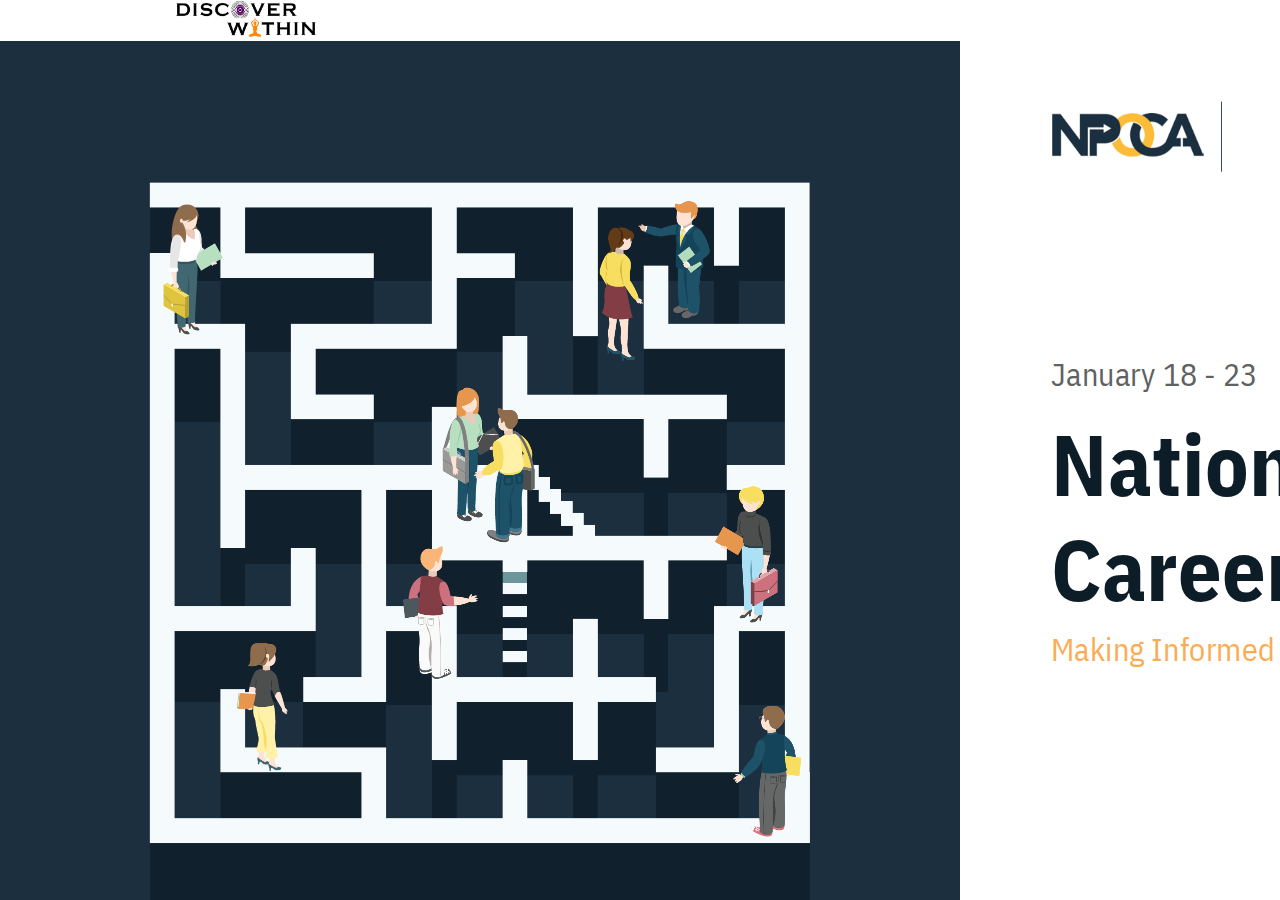
==== awareness.html @ 2399535e "Career Awareness Week" ====
<!DOCTYPE html>
<html lang="en">

<head>
  <meta charset="utf-8">
  <meta content="width=device-width, initial-scale=1.0" name="viewport">

  <title>Discover Within</title>
  <meta content="" name="description">
  <meta content="" name="keywords">

  <!-- Favicons -->
  <link href="assets/img/headlogo-removebg-preview.png" rel="icon">
  <link href="assets/img/headlogo-removebg-preview.png" rel="apple-touch-icon">

  <!-- Google Fonts -->
  <link
    href="https://fonts.googleapis.com/css?family=Open+Sans:300,300i,400,400i,600,600i,700,700i|Raleway:300,300i,400,400i,500,500i,600,600i,700,700i|Poppins:300,300i,400,400i,500,500i,600,600i,700,700i"
    rel="stylesheet">

  <!-- Vendor CSS Files -->
  <link href="assets/vendor/bootstrap/css/bootstrap.min.css" rel="stylesheet">
  <link href="assets/vendor/icofont/icofont.min.css" rel="stylesheet">
  <link href="assets/vendor/boxicons/css/boxicons.min.css" rel="stylesheet">
  <link href="assets/vendor/remixicon/remixicon.css" rel="stylesheet">
  <link href="assets/vendor/venobox/venobox.css" rel="stylesheet">
  <link href="assets/vendor/owl.carousel/assets/owl.carousel.min.css" rel="stylesheet">

  <!-- Template Main CSS File -->
  <link href="assets/css/style.css" rel="stylesheet">
</head>

<body>

  <!-- ======= Header ======= -->
  <header id="webinarheader" class="fixed-top ">
    <div class="container-fluid">

      <div class="row justify-content-center">
        <div class="col-xl-9 d-flex align-items-center justify-content-between">
          <!-- <h1 class="logo"><a href="index.html">Discover Within</a></h1> -->
          <!-- Uncomment below if you prefer to use an image logo -->
          <a href="index.html" class="logo"><img src="assets/img/Discover_within_Final-removebg.png" alt=""
              class="img-fluid"></a>

          <nav class="nav-menu d-none d-lg-block">
            <ul>
              <!-- <li class="active"><a href="#hero">Home</a></li>
              <li><a href="#about">About</a></li>
              <li><a href="#services">Services</a></li> -->

              <!-- <li><a href="#portfolio">Portfolio</a></li>
              <li><a href="#pricing">Pricing</a></li>
              <li class="drop-down"><a href="">Drop Down</a>
                <ul>
                  <li><a href="#">Drop Down 1</a></li>
                  <li class="drop-down"><a href="#">Deep Drop Down</a>
                    <ul>
                      <li><a href="#">Deep Drop Down 1</a></li>
                      <li><a href="#">Deep Drop Down 2</a></li>
                      <li><a href="#">Deep Drop Down 3</a></li>
                      <li><a href="#">Deep Drop Down 4</a></li>
                      <li><a href="#">Deep Drop Down 5</a></li>
                    </ul>
                  </li>
                  <li><a href="#">Drop Down 2</a></li>
                  <li><a href="#">Drop Down 3</a></li>
                  <li><a href="#">Drop Down 4</a></li>
                </ul>
              </li> -->
              <!-- <li><a href="inner-page.html">Discovery Lab</a></li>
              <li><a href="#team">Team</a></li>

              <li><a href="#contact">Contact Us</a></li> -->

            </ul>
          </nav><!-- .nav-menu -->

          <!-- <a href="#about" class="get-started-btn scrollto">Get Started</a> -->
        </div>
      </div>

    </div>
  </header><!-- End Header -->

  <!-- ======= Hero Section ======= -->
  
  <!-- End Hero -->

  <!-- <main id="main"> -->

    <!-- ======= About Us Section ======= -->
    <!-- <section id="about" class="about">
      <div class="container">

        <div class="section-title">
          <h2>About Us</h2>
          <p>Discover Within is a self-development coaching organization that focuses on intrapersonal and character
            development. Discover Within let you discover what is unconscious and unknown within you. It is a journey to
            realize your true authentic self and become conscious about your potential. We help you discover your
            strengths, values, character, interests, purpose, passion, personality, mindset, beliefs and calling.</p>
          </br>
          <p>In brief, the journey inwards rewards us with a meaningful, fulfilled, and blissful life</p>
          </br>
          </br> -->
          <!-- <video width="1000" controls>
            <source src="/assets/img/Final Introduction .mp4" type="video/mp4">
          </video> -->
          <!-- <iframe style="width: 1000px;height: 350px;" src="https://youtu.be/embed/oboZt1zkx-E" frameborder="0"
            allowfullscreen></iframe> -->
        <!-- </div> -->

        <!-- <div class="row content">
          <div class="col-lg-6">
            <p>
              Lorem ipsum dolor sit amet, consectetur adipiscing elit, sed do eiusmod tempor incididunt ut labore et dolore
              magna aliqua.
            </p>
            <ul>
              <li><i class="ri-check-double-line"></i> Ullamco laboris nisi ut aliquip ex ea commodo consequat</li>
              <li><i class="ri-check-double-line"></i> Duis aute irure dolor in reprehenderit in voluptate velit</li>
              <li><i class="ri-check-double-line"></i> Ullamco laboris nisi ut aliquip ex ea commodo consequat</li>
            </ul>
          </div>
          <div class="col-lg-6 pt-4 pt-lg-0">
            <p>
              Ullamco laboris nisi ut aliquip ex ea commodo consequat. Duis aute irure dolor in reprehenderit in voluptate
              velit esse cillum dolore eu fugiat nulla pariatur. Excepteur sint occaecat cupidatat non proident, sunt in
              culpa qui officia deserunt mollit anim id est laborum.
            </p>
            <a href="#" class="btn-learn-more">Learn More</a>
          </div>
        </div> -->

      <!-- </div>
    </section> -->
    <!-- End About Us Section -->

    <!-- ======= Services Section ======= -->
    <!-- <section id="services" class="services">
      <div class="container">

        <div class="section-title">
          <h2>Services</h2>
        </div>

        <div class="row">
          <div class="col-lg-4 col-md-6 d-flex align-items-stretch">
            <div class="icon-box">
              <div class="icon"><i class="bx bxl-dribbble"></i></div>
              <h4>Mentoring/counseling session</h4>
              <p>Coming Soon</p>
            </div>
          </div>

          <div class="col-lg-4 col-md-6 d-flex align-items-stretch mt-4 mt-md-0">
            <div class="icon-box">
              <div class="icon"><i class="bx bx-file"></i></div>
              <h4><a href="http://khajanchi.edumilestones.com/ ">Career Guidance</a></h4>
              <p>We provide career planning & roadmap of your journey. We help you strategize and vision your career
                through self-discovery.</p>
            </div>
          </div>

        </div>

      </div>
    </section> -->
    <!-- End Services Section -->

    <!-- ======= Cta Section ======= -->
    <section id="workshop" class="workshop">
      <div class="container">
        <div w3-include-html="brochure_1.html"></div>
        <head>
          <meta charset="utf-8"/>
          <meta name="generator" content="pdf2htmlEX"/>
          <meta http-equiv="X-UA-Compatible" content="IE=edge,chrome=1"/>
          <style type="text/css">
          /*! 
           * Base CSS for pdf2htmlEX
           * Copyright 2012,2013 Lu Wang <coolwanglu@gmail.com> 
           * https://github.com/pdf2htmlEX/pdf2htmlEX/blob/master/share/LICENSE
           */#sidebar{position:absolute;top:0;left:0;bottom:0;width:250px;padding:0;margin:0;overflow:auto}#page-container{position:absolute;top:0;left:0;margin:0;padding:0;border:0}@media screen{#sidebar.opened+#page-container{left:250px}#page-container{bottom:0;right:0;overflow:auto}.loading-indicator{display:none}.loading-indicator.active{display:block;position:absolute;width:64px;height:64px;top:50%;left:50%;margin-top:-32px;margin-left:-32px}.loading-indicator img{position:absolute;top:0;left:0;bottom:0;right:0}}@media print{@page{margin:0}html{margin:0}body{margin:0;-webkit-print-color-adjust:exact}#sidebar{display:none}#page-container{width:auto;height:auto;overflow:visible;background-color:transparent}.d{display:none}}.pf{position:relative;background-color:white;overflow:hidden;margin:0;border:0}.pc{position:absolute;border:0;padding:0;margin:0;top:0;left:0;width:100%;height:100%;overflow:hidden;display:block;transform-origin:0 0;-ms-transform-origin:0 0;-webkit-transform-origin:0 0}.pc.opened{display:block}.bf{position:absolute;border:0;margin:0;top:0;bottom:0;width:100%;height:100%;-ms-user-select:none;-moz-user-select:none;-webkit-user-select:none;user-select:none}.bi{position:absolute;border:0;margin:0;-ms-user-select:none;-moz-user-select:none;-webkit-user-select:none;user-select:none}@media print{.pf{margin:0;box-shadow:none;page-break-after:always;page-break-inside:avoid}@-moz-document url-prefix(){.pf{overflow:visible;border:1px solid #fff}.pc{overflow:visible}}}.c{position:absolute;border:0;padding:0;margin:0;overflow:hidden;display:block}.t{position:absolute;white-space:pre;font-size:1px;transform-origin:0 100%;-ms-transform-origin:0 100%;-webkit-transform-origin:0 100%;unicode-bidi:bidi-override;-moz-font-feature-settings:"liga" 0}.t:after{content:''}.t:before{content:'';display:inline-block}.t span{position:relative;unicode-bidi:bidi-override}._{display:inline-block;color:transparent;z-index:-1}::selection{background:rgba(127,255,255,0.4)}::-moz-selection{background:rgba(127,255,255,0.4)}.pi{display:none}.d{position:absolute;transform-origin:0 100%;-ms-transform-origin:0 100%;-webkit-transform-origin:0 100%}.it{border:0;background-color:rgba(255,255,255,0.0)}.ir:hover{cursor:pointer}</style>
          <style type="text/css">
          /*! 
           * Fancy styles for pdf2htmlEX
           * Copyright 2012,2013 Lu Wang <coolwanglu@gmail.com> 
           * https://github.com/pdf2htmlEX/pdf2htmlEX/blob/master/share/LICENSE
           */@keyframes fadein{from{opacity:0}to{opacity:1}}@-webkit-keyframes fadein{from{opacity:0}to{opacity:1}}@keyframes swing{0{transform:rotate(0)}10%{transform:rotate(0)}90%{transform:rotate(720deg)}100%{transform:rotate(720deg)}}@-webkit-keyframes swing{0{-webkit-transform:rotate(0)}10%{-webkit-transform:rotate(0)}90%{-webkit-transform:rotate(720deg)}100%{-webkit-transform:rotate(720deg)}}@media screen{#sidebar{background-color:#2f3236;background-image:url("[data-uri]")}#outline{font-family:Georgia,Times,"Times New Roman",serif;font-size:13px;margin:2em 1em}#outline ul{padding:0}#outline li{list-style-type:none;margin:1em 0}#outline li>ul{margin-left:1em}#outline a,#outline a:visited,#outline a:hover,#outline a:active{line-height:1.2;color:#e8e8e8;text-overflow:ellipsis;white-space:nowrap;text-decoration:none;display:block;overflow:hidden;outline:0}#outline a:hover{color:#0cf}#page-container{background-color:#9e9e9e;background-image:url("[data-uri]");-webkit-transition:left 500ms;transition:left 500ms}.pf{margin:13px auto;box-shadow:1px 1px 3px 1px #333;border-collapse:separate}.pc.opened{-webkit-animation:fadein 100ms;animation:fadein 100ms}.loading-indicator.active{-webkit-animation:swing 1.5s ease-in-out .01s infinite alternate none;animation:swing 1.5s ease-in-out .01s infinite alternate none}.checked{background:no-repeat url([data-uri])}}</style>
          <style type="text/css">
          .ff0{font-family:sans-serif;visibility:hidden;}
          @font-face{font-family:ff1;src:url('[data-uri]')format("woff");}.ff1{font-family:ff1;line-height:0.972000;font-style:normal;font-weight:normal;visibility:visible;}
          @font-face{font-family:ff2;src:url('[data-uri]')format("woff");}.ff2{font-family:ff2;line-height:0.961000;font-style:normal;font-weight:normal;visibility:visible;}
          @font-face{font-family:ff3;src:url('[data-uri]')format("woff");}.ff3{font-family:ff3;line-height:0.666000;font-style:normal;font-weight:normal;visibility:visible;}
          @font-face{font-family:ff4;src:url('[data-uri]')format("woff");}.ff4{font-family:ff4;line-height:0.972000;font-style:normal;font-weight:normal;visibility:visible;}
          .m1{transform:matrix(0.000000,-0.250000,0.250000,0.000000,0,0);-ms-transform:matrix(0.000000,-0.250000,0.250000,0.000000,0,0);-webkit-transform:matrix(0.000000,-0.250000,0.250000,0.000000,0,0);}
          .m0{transform:matrix(0.250000,0.000000,0.000000,0.250000,0,0);-ms-transform:matrix(0.250000,0.000000,0.000000,0.250000,0,0);-webkit-transform:matrix(0.250000,0.000000,0.000000,0.250000,0,0);}
          .v0{vertical-align:0.000000px;}
          .ls0{letter-spacing:0.000000px;}
          .sc_{text-shadow:none;}
          .sc0{text-shadow:-0.015em 0 transparent,0 0.015em transparent,0.015em 0 transparent,0 -0.015em  transparent;}
          @media screen and (-webkit-min-device-pixel-ratio:0){
          .sc_{-webkit-text-stroke:0px transparent;}
          .sc0{-webkit-text-stroke:0.015em transparent;text-shadow:none;}
          }
          .ws0{word-spacing:0.000000px;}
          ._6{margin-left:-1.739299px;}
          ._0{width:1.013163px;}
          ._1{width:2.084424px;}
          ._4{width:3.510621px;}
          ._5{width:4.748180px;}
          ._a{width:6.602425px;}
          ._b{width:7.911590px;}
          ._9{width:17.362967px;}
          ._7{width:23.630176px;}
          ._3{width:29.131677px;}
          ._2{width:48.249330px;}
          ._8{width:51.930787px;}
          .fcd{color:rgb(84,85,84);}
          .fca{color:rgb(86,86,86);}
          .fc6{color:rgb(194,78,78);}
          .fcb{color:rgb(74,73,74);}
          .fc8{color:rgb(0,0,0);}
          .fc7{color:transparent;}
          .fc4{color:rgb(255,255,255);}
          .fcc{color:rgb(27,47,63);}
          .fc0{color:rgb(96,97,97);}
          .fc9{color:rgb(21,67,96);}
          .fc1{color:rgb(13,29,40);}
          .fc2{color:rgb(250,172,85);}
          .fc3{color:rgb(28,47,63);}
          .fc5{color:rgb(35,31,32);}
          .fs12{font-size:55.979998px;}
          .fse{font-size:57.570001px;}
          .fsa{font-size:66.989997px;}
          .fsf{font-size:70.350000px;}
          .fs7{font-size:77.879994px;}
          .fs13{font-size:79.979997px;}
          .fsb{font-size:82.169994px;}
          .fs10{font-size:87.989996px;}
          .fs4{font-size:93.329999px;}
          .fs5{font-size:95.999996px;}
          .fs9{font-size:99.359993px;}
          .fs15{font-size:103.979996px;}
          .fs8{font-size:111.990001px;}
          .fs14{font-size:123.990001px;}
          .fs0{font-size:127.979995px;}
          .fs2{font-size:129.029989px;}
          .fsd{font-size:151.979994px;}
          .fs11{font-size:187.979992px;}
          .fs3{font-size:191.999992px;}
          .fs6{font-size:239.999990px;}
          .fsc{font-size:283.980000px;}
          .fs1{font-size:343.979998px;}
          .y0{bottom:-0.500000px;}
          .y25{bottom:0.000000px;}
          .y1{bottom:0.000011px;}
          .y23{bottom:0.107345px;}
          .y22{bottom:52.800009px;}
          .y39{bottom:91.354676px;}
          .y38{bottom:93.464060px;}
          .y77{bottom:94.430167px;}
          .y50{bottom:108.325771px;}
          .y4f{bottom:109.325611px;}
          .y36{bottom:117.929995px;}
          .y34{bottom:120.039379px;}
          .y1f{bottom:120.472483px;}
          .y76{bottom:130.430166px;}
          .y13{bottom:136.480314px;}
          .y35{bottom:147.179994px;}
          .y33{bottom:149.289378px;}
          .y44{bottom:155.118282px;}
          .y5e{bottom:161.089228px;}
          .y62{bottom:179.797972px;}
          .y43{bottom:183.618280px;}
          .y47{bottom:183.619672px;}
          .y66{bottom:189.109227px;}
          .y68{bottom:212.109842px;}
          .y42{bottom:212.118279px;}
          .y46{bottom:212.119671px;}
          .y65{bottom:212.359226px;}
          .y78{bottom:223.384226px;}
          .y1c{bottom:233.688038px;}
          .ye{bottom:243.298118px;}
          .y6c{bottom:247.856713px;}
          .y1b{bottom:262.188037px;}
          .yd{bottom:271.798117px;}
          .y21{bottom:309.514211px;}
          .y58{bottom:313.577795px;}
          .y79{bottom:316.005478px;}
          .y57{bottom:333.077794px;}
          .y20{bottom:338.014210px;}
          .y37{bottom:346.688434px;}
          .y15{bottom:349.785921px;}
          .y32{bottom:373.264208px;}
          .y60{bottom:377.797963px;}
          .y14{bottom:378.285920px;}
          .y31{bottom:402.514207px;}
          .y6e{bottom:406.224834px;}
          .y67{bottom:410.109834px;}
          .y7a{bottom:411.102642px;}
          .y4e{bottom:419.274823px;}
          .y52{bottom:419.275303px;}
          .y5{bottom:423.682775px;}
          .y28{bottom:428.710529px;}
          .y75{bottom:428.753900px;}
          .y6a{bottom:445.856704px;}
          .yc{bottom:451.306157px;}
          .y8{bottom:460.115261px;}
          .y1e{bottom:461.098109px;}
          .y5d{bottom:461.387333px;}
          .y6d{bottom:461.724832px;}
          .yb{bottom:479.806156px;}
          .y3e{bottom:480.271396px;}
          .y4{bottom:482.932773px;}
          .y1d{bottom:489.598108px;}
          .y41{bottom:493.567467px;}
          .y74{bottom:496.253897px;}
          .y27{bottom:502.210526px;}
          .y40{bottom:522.067466px;}
          .y45{bottom:522.121394px;}
          .y7{bottom:529.865258px;}
          .y73{bottom:563.753894px;}
          .y5f{bottom:569.797955px;}
          .y3d{bottom:571.771392px;}
          .y26{bottom:575.710523px;}
          .y3{bottom:588.682768px;}
          .y63{bottom:602.109826px;}
          .y17{bottom:609.864359px;}
          .y56{bottom:623.527006px;}
          .y30{bottom:626.956848px;}
          .y3c{bottom:629.560294px;}
          .y72{bottom:631.253891px;}
          .y6b{bottom:637.856696px;}
          .y16{bottom:638.364357px;}
          .y55{bottom:643.027005px;}
          .y3f{bottom:658.880598px;}
          .y2f{bottom:668.956847px;}
          .ya{bottom:672.415753px;}
          .y1a{bottom:684.918955px;}
          .y71{bottom:698.753888px;}
          .y2{bottom:698.932764px;}
          .y9{bottom:700.165752px;}
          .y12{bottom:705.820048px;}
          .y2e{bottom:710.206845px;}
          .y19{bottom:713.418954px;}
          .y4d{bottom:730.221063px;}
          .y51{bottom:730.224344px;}
          .y11{bottom:734.320047px;}
          .y18{bottom:741.918953px;}
          .y2d{bottom:749.956843px;}
          .y10{bottom:756.070046px;}
          .y61{bottom:762.797792px;}
          .y70{bottom:766.253885px;}
          .y4a{bottom:776.012780px;}
          .y5b{bottom:777.482780px;}
          .yf{bottom:784.570045px;}
          .y2c{bottom:789.706841px;}
          .y64{bottom:795.109197px;}
          .y49{bottom:804.512779px;}
          .y4c{bottom:804.513715px;}
          .y5a{bottom:805.982779px;}
          .y3b{bottom:814.236528px;}
          .y69{bottom:830.856538px;}
          .y2b{bottom:831.706840px;}
          .y48{bottom:833.012778px;}
          .y4b{bottom:833.013714px;}
          .y59{bottom:834.482778px;}
          .y2a{bottom:902.956837px;}
          .y3a{bottom:927.055274px;}
          .y54{bottom:934.473242px;}
          .y29{bottom:942.706835px;}
          .y6{bottom:949.443416px;}
          .y53{bottom:953.973241px;}
          .y6f{bottom:1014.431688px;}
          .y24{bottom:1014.432380px;}
          .y5c{bottom:1014.432613px;}
          .h19{height:42.544798px;}
          .h14{height:43.753200px;}
          .h10{height:50.912398px;}
          .hc{height:51.868076px;}
          .h15{height:52.692150px;}
          .h1a{height:60.784797px;}
          .h11{height:61.545325px;}
          .h16{height:66.872397px;}
          .h7{height:70.930799px;}
          .h9{height:71.903997px;}
          .h8{height:72.959997px;}
          .hf{height:74.420635px;}
          .h1d{height:79.024797px;}
          .h1b{height:83.880511px;}
          .he{height:85.112401px;}
          .h5{height:85.933972px;}
          .h1c{height:94.232401px;}
          .h3{height:97.264796px;}
          .h13{height:115.504795px;}
          .h17{height:140.797014px;}
          .h6{height:145.919994px;}
          .hb{height:182.399992px;}
          .h12{height:212.701020px;}
          .h4{height:257.641018px;}
          .ha{height:364.079985px;}
          .h18{height:1079.999497px;}
          .hd{height:1079.999732px;}
          .h2{height:1079.999935px;}
          .h0{height:1079.999946px;}
          .h1{height:1080.500000px;}
          .w3{width:78.239997px;}
          .w2{width:1919.999920px;}
          .w0{width:1920.000000px;}
          .w1{width:1920.500000px;}
          .x0{left:0.000000px;}
          .x1a{left:46.079998px;}
          .x1b{left:61.718948px;}
          .x46{left:107.999996px;}
          .x37{left:167.902289px;}
          .x45{left:169.888894px;}
          .x44{left:211.092017px;}
          .x2f{left:224.864098px;}
          .x3{left:384.552875px;}
          .x30{left:391.120090px;}
          .x1e{left:458.595208px;}
          .x4{left:463.783341px;}
          .xa{left:470.310820px;}
          .x1d{left:493.927238px;}
          .x7{left:558.702697px;}
          .x8{left:592.804258px;}
          .xb{left:595.220971px;}
          .x1f{left:600.673331px;}
          .xc{left:610.398791px;}
          .x9{left:619.255939px;}
          .x40{left:633.922894px;}
          .x31{left:651.999933px;}
          .x34{left:653.747085px;}
          .x3d{left:709.581954px;}
          .x3e{left:719.562330px;}
          .x3a{left:801.951999px;}
          .x3f{left:810.781076px;}
          .x3b{left:813.921830px;}
          .x38{left:840.002893px;}
          .x41{left:850.698181px;}
          .x43{left:864.305652px;}
          .x42{left:866.490084px;}
          .xd{left:883.857731px;}
          .xe{left:922.318667px;}
          .x39{left:924.001953px;}
          .x32{left:933.999969px;}
          .x1{left:1051.462924px;}
          .x21{left:1070.184915px;}
          .xf{left:1075.311051px;}
          .x2e{left:1109.366090px;}
          .x22{left:1125.321632px;}
          .x29{left:1142.781288px;}
          .x20{left:1175.704055px;}
          .x23{left:1240.753316px;}
          .x2{left:1248.101444px;}
          .x36{left:1253.589908px;}
          .x2a{left:1274.280307px;}
          .x11{left:1281.674233px;}
          .x24{left:1288.085346px;}
          .x12{left:1304.455482px;}
          .x35{left:1306.747098px;}
          .x10{left:1334.877355px;}
          .x17{left:1365.390759px;}
          .x25{left:1383.322214px;}
          .x2b{left:1395.557630px;}
          .x3c{left:1396.755878px;}
          .x13{left:1457.206574px;}
          .x15{left:1472.333033px;}
          .x14{left:1495.585479px;}
          .x48{left:1498.729039px;}
          .x16{left:1500.399438px;}
          .x26{left:1511.900207px;}
          .x47{left:1546.365755px;}
          .x2c{left:1567.252903px;}
          .x33{left:1586.999934px;}
          .x49{left:1595.523342px;}
          .x5{left:1597.729148px;}
          .x4a{left:1620.691348px;}
          .x6{left:1639.201802px;}
          .x28{left:1675.298714px;}
          .x18{left:1682.263635px;}
          .x2d{left:1696.247977px;}
          .x27{left:1699.579963px;}
          .x19{left:1742.040977px;}
          .x1c{left:1754.945207px;}
          @media print{
          .v0{vertical-align:0.000000pt;}
          .ls0{letter-spacing:0.000000pt;}
          .ws0{word-spacing:0.000000pt;}
          ._6{margin-left:-2.319065pt;}
          ._0{width:1.350884pt;}
          ._1{width:2.779232pt;}
          ._4{width:4.680829pt;}
          ._5{width:6.330907pt;}
          ._a{width:8.803233pt;}
          ._b{width:10.548787pt;}
          ._9{width:23.150622pt;}
          ._7{width:31.506901pt;}
          ._3{width:38.842236pt;}
          ._2{width:64.332439pt;}
          ._8{width:69.241049pt;}
          .fs12{font-size:74.639997pt;}
          .fse{font-size:76.760001pt;}
          .fsa{font-size:89.319996pt;}
          .fsf{font-size:93.800000pt;}
          .fs7{font-size:103.839992pt;}
          .fs13{font-size:106.639996pt;}
          .fsb{font-size:109.559991pt;}
          .fs10{font-size:117.319995pt;}
          .fs4{font-size:124.439999pt;}
          .fs5{font-size:127.999995pt;}
          .fs9{font-size:132.479990pt;}
          .fs15{font-size:138.639994pt;}
          .fs8{font-size:149.320002pt;}
          .fs14{font-size:165.320001pt;}
          .fs0{font-size:170.639993pt;}
          .fs2{font-size:172.039985pt;}
          .fsd{font-size:202.639992pt;}
          .fs11{font-size:250.639990pt;}
          .fs3{font-size:255.999989pt;}
          .fs6{font-size:319.999987pt;}
          .fsc{font-size:378.640000pt;}
          .fs1{font-size:458.639997pt;}
          .y0{bottom:-0.666667pt;}
          .y25{bottom:0.000000pt;}
          .y1{bottom:0.000015pt;}
          .y23{bottom:0.143126pt;}
          .y22{bottom:70.400012pt;}
          .y39{bottom:121.806235pt;}
          .y38{bottom:124.618747pt;}
          .y77{bottom:125.906889pt;}
          .y50{bottom:144.434362pt;}
          .y4f{bottom:145.767482pt;}
          .y36{bottom:157.239993pt;}
          .y34{bottom:160.052505pt;}
          .y1f{bottom:160.629977pt;}
          .y76{bottom:173.906887pt;}
          .y13{bottom:181.973752pt;}
          .y35{bottom:196.239992pt;}
          .y33{bottom:199.052504pt;}
          .y44{bottom:206.824375pt;}
          .y5e{bottom:214.785638pt;}
          .y62{bottom:239.730629pt;}
          .y43{bottom:244.824374pt;}
          .y47{bottom:244.826230pt;}
          .y66{bottom:252.145636pt;}
          .y68{bottom:282.813123pt;}
          .y42{bottom:282.824372pt;}
          .y46{bottom:282.826228pt;}
          .y65{bottom:283.145635pt;}
          .y78{bottom:297.845634pt;}
          .y1c{bottom:311.584051pt;}
          .ye{bottom:324.397490pt;}
          .y6c{bottom:330.475617pt;}
          .y1b{bottom:349.584049pt;}
          .yd{bottom:362.397489pt;}
          .y21{bottom:412.685615pt;}
          .y58{bottom:418.103727pt;}
          .y79{bottom:421.340637pt;}
          .y57{bottom:444.103725pt;}
          .y20{bottom:450.685613pt;}
          .y37{bottom:462.251245pt;}
          .y15{bottom:466.381229pt;}
          .y32{bottom:497.685611pt;}
          .y60{bottom:503.730618pt;}
          .y14{bottom:504.381227pt;}
          .y31{bottom:536.685610pt;}
          .y6e{bottom:541.633112pt;}
          .y67{bottom:546.813112pt;}
          .y7a{bottom:548.136856pt;}
          .y4e{bottom:559.033097pt;}
          .y52{bottom:559.033737pt;}
          .y5{bottom:564.910367pt;}
          .y28{bottom:571.614039pt;}
          .y75{bottom:571.671866pt;}
          .y6a{bottom:594.475606pt;}
          .yc{bottom:601.741543pt;}
          .y8{bottom:613.487014pt;}
          .y1e{bottom:614.797478pt;}
          .y5d{bottom:615.183110pt;}
          .y6d{bottom:615.633109pt;}
          .yb{bottom:639.741541pt;}
          .y3e{bottom:640.361861pt;}
          .y4{bottom:643.910364pt;}
          .y1d{bottom:652.797477pt;}
          .y41{bottom:658.089957pt;}
          .y74{bottom:661.671862pt;}
          .y27{bottom:669.614035pt;}
          .y40{bottom:696.089955pt;}
          .y45{bottom:696.161859pt;}
          .y7{bottom:706.487011pt;}
          .y73{bottom:751.671859pt;}
          .y5f{bottom:759.730607pt;}
          .y3d{bottom:762.361856pt;}
          .y26{bottom:767.614031pt;}
          .y3{bottom:784.910358pt;}
          .y63{bottom:802.813101pt;}
          .y17{bottom:813.152478pt;}
          .y56{bottom:831.369341pt;}
          .y30{bottom:835.942464pt;}
          .y3c{bottom:839.413725pt;}
          .y72{bottom:841.671855pt;}
          .y6b{bottom:850.475595pt;}
          .y16{bottom:851.152477pt;}
          .y55{bottom:857.369340pt;}
          .y3f{bottom:878.507464pt;}
          .y2f{bottom:891.942462pt;}
          .ya{bottom:896.554337pt;}
          .y1a{bottom:913.225274pt;}
          .y71{bottom:931.671851pt;}
          .y2{bottom:931.910352pt;}
          .y9{bottom:933.554336pt;}
          .y12{bottom:941.093398pt;}
          .y2e{bottom:946.942460pt;}
          .y19{bottom:951.225272pt;}
          .y4d{bottom:973.628084pt;}
          .y51{bottom:973.632459pt;}
          .y11{bottom:979.093396pt;}
          .y18{bottom:989.225271pt;}
          .y2d{bottom:999.942458pt;}
          .y10{bottom:1008.093395pt;}
          .y61{bottom:1017.063723pt;}
          .y70{bottom:1021.671847pt;}
          .y4a{bottom:1034.683707pt;}
          .y5b{bottom:1036.643707pt;}
          .yf{bottom:1046.093393pt;}
          .y2c{bottom:1052.942455pt;}
          .y64{bottom:1060.145596pt;}
          .y49{bottom:1072.683706pt;}
          .y4c{bottom:1072.684954pt;}
          .y5a{bottom:1074.643706pt;}
          .y3b{bottom:1085.648704pt;}
          .y69{bottom:1107.808717pt;}
          .y2b{bottom:1108.942453pt;}
          .y48{bottom:1110.683704pt;}
          .y4b{bottom:1110.684952pt;}
          .y59{bottom:1112.643704pt;}
          .y2a{bottom:1203.942449pt;}
          .y3a{bottom:1236.073699pt;}
          .y54{bottom:1245.964322pt;}
          .y29{bottom:1256.942447pt;}
          .y6{bottom:1265.924555pt;}
          .y53{bottom:1271.964321pt;}
          .y6f{bottom:1352.575584pt;}
          .y24{bottom:1352.576507pt;}
          .y5c{bottom:1352.576817pt;}
          .h19{height:56.726398pt;}
          .h14{height:58.337601pt;}
          .h10{height:67.883197pt;}
          .hc{height:69.157434pt;}
          .h15{height:70.256200pt;}
          .h1a{height:81.046397pt;}
          .h11{height:82.060434pt;}
          .h16{height:89.163196pt;}
          .h7{height:94.574399pt;}
          .h9{height:95.871996pt;}
          .h8{height:97.279996pt;}
          .hf{height:99.227513pt;}
          .h1d{height:105.366396pt;}
          .h1b{height:111.840681pt;}
          .he{height:113.483201pt;}
          .h5{height:114.578630pt;}
          .h1c{height:125.643201pt;}
          .h3{height:129.686395pt;}
          .h13{height:154.006394pt;}
          .h17{height:187.729352pt;}
          .h6{height:194.559992pt;}
          .hb{height:243.199990pt;}
          .h12{height:283.601360pt;}
          .h4{height:343.521358pt;}
          .ha{height:485.439980pt;}
          .h18{height:1439.999330pt;}
          .hd{height:1439.999642pt;}
          .h2{height:1439.999913pt;}
          .h0{height:1439.999928pt;}
          .h1{height:1440.666667pt;}
          .w3{width:104.319996pt;}
          .w2{width:2559.999893pt;}
          .w0{width:2560.000000pt;}
          .w1{width:2560.666667pt;}
          .x0{left:0.000000pt;}
          .x1a{left:61.439997pt;}
          .x1b{left:82.291930pt;}
          .x46{left:143.999994pt;}
          .x37{left:223.869719pt;}
          .x45{left:226.518525pt;}
          .x44{left:281.456023pt;}
          .x2f{left:299.818797pt;}
          .x3{left:512.737167pt;}
          .x30{left:521.493453pt;}
          .x1e{left:611.460278pt;}
          .x4{left:618.377787pt;}
          .xa{left:627.081094pt;}
          .x1d{left:658.569651pt;}
          .x7{left:744.936929pt;}
          .x8{left:790.405677pt;}
          .xb{left:793.627962pt;}
          .x1f{left:800.897775pt;}
          .xc{left:813.865054pt;}
          .x9{left:825.674586pt;}
          .x40{left:845.230525pt;}
          .x31{left:869.333244pt;}
          .x34{left:871.662780pt;}
          .x3d{left:946.109273pt;}
          .x3e{left:959.416440pt;}
          .x3a{left:1069.269331pt;}
          .x3f{left:1081.041435pt;}
          .x3b{left:1085.229107pt;}
          .x38{left:1120.003857pt;}
          .x41{left:1134.264241pt;}
          .x43{left:1152.407536pt;}
          .x42{left:1155.320112pt;}
          .xd{left:1178.476975pt;}
          .xe{left:1229.758223pt;}
          .x39{left:1232.002605pt;}
          .x32{left:1245.333292pt;}
          .x1{left:1401.950566pt;}
          .x21{left:1426.913221pt;}
          .xf{left:1433.748068pt;}
          .x2e{left:1479.154786pt;}
          .x22{left:1500.428842pt;}
          .x29{left:1523.708385pt;}
          .x20{left:1567.605407pt;}
          .x23{left:1654.337755pt;}
          .x2{left:1664.135259pt;}
          .x36{left:1671.453210pt;}
          .x2a{left:1699.040409pt;}
          .x11{left:1708.898977pt;}
          .x24{left:1717.447127pt;}
          .x12{left:1739.273976pt;}
          .x35{left:1742.329463pt;}
          .x10{left:1779.836474pt;}
          .x17{left:1820.521012pt;}
          .x25{left:1844.429619pt;}
          .x2b{left:1860.743506pt;}
          .x3c{left:1862.341170pt;}
          .x13{left:1942.942099pt;}
          .x15{left:1963.110710pt;}
          .x14{left:1994.113972pt;}
          .x48{left:1998.305385pt;}
          .x16{left:2000.532584pt;}
          .x26{left:2015.866943pt;}
          .x47{left:2061.821007pt;}
          .x2c{left:2089.670537pt;}
          .x33{left:2115.999912pt;}
          .x49{left:2127.364455pt;}
          .x5{left:2130.305530pt;}
          .x4a{left:2160.921798pt;}
          .x6{left:2185.602403pt;}
          .x28{left:2233.731619pt;}
          .x18{left:2243.018181pt;}
          .x2d{left:2261.663970pt;}
          .x27{left:2266.106618pt;}
          .x19{left:2322.721302pt;}
          .x1c{left:2339.926943pt;}
          }
          </style>
          <script>
          /*
           Copyright 2012 Mozilla Foundation 
           Copyright 2013 Lu Wang <coolwanglu@gmail.com>
           Apachine License Version 2.0 
          */
          (function(){function b(a,b,e,f){var c=(a.className||"").split(/\s+/g);""===c[0]&&c.shift();var d=c.indexOf(b);0>d&&e&&c.push(b);0<=d&&f&&c.splice(d,1);a.className=c.join(" ");return 0<=d}if(!("classList"in document.createElement("div"))){var e={add:function(a){b(this.element,a,!0,!1)},contains:function(a){return b(this.element,a,!1,!1)},remove:function(a){b(this.element,a,!1,!0)},toggle:function(a){b(this.element,a,!0,!0)}};Object.defineProperty(HTMLElement.prototype,"classList",{get:function(){if(this._classList)return this._classList;
          var a=Object.create(e,{element:{value:this,writable:!1,enumerable:!0}});Object.defineProperty(this,"_classList",{value:a,writable:!1,enumerable:!1});return a},enumerable:!0})}})();
          </script>
          <script>
          (function(){/*
           pdf2htmlEX.js: Core UI functions for pdf2htmlEX 
           Copyright 2012,2013 Lu Wang <coolwanglu@gmail.com> and other contributors 
           https://github.com/pdf2htmlEX/pdf2htmlEX/blob/master/share/LICENSE 
          */
          var pdf2htmlEX=window.pdf2htmlEX=window.pdf2htmlEX||{},CSS_CLASS_NAMES={page_frame:"pf",page_content_box:"pc",page_data:"pi",background_image:"bi",link:"l",input_radio:"ir",__dummy__:"no comma"},DEFAULT_CONFIG={container_id:"page-container",sidebar_id:"sidebar",outline_id:"outline",loading_indicator_cls:"loading-indicator",preload_pages:3,render_timeout:100,scale_step:0.9,key_handler:!0,hashchange_handler:!0,view_history_handler:!0,__dummy__:"no comma"},EPS=1E-6;
          function invert(a){var b=a[0]*a[3]-a[1]*a[2];return[a[3]/b,-a[1]/b,-a[2]/b,a[0]/b,(a[2]*a[5]-a[3]*a[4])/b,(a[1]*a[4]-a[0]*a[5])/b]}function transform(a,b){return[a[0]*b[0]+a[2]*b[1]+a[4],a[1]*b[0]+a[3]*b[1]+a[5]]}function get_page_number(a){return parseInt(a.getAttribute("data-page-no"),16)}function disable_dragstart(a){for(var b=0,c=a.length;b<c;++b)a[b].addEventListener("dragstart",function(){return!1},!1)}
          function clone_and_extend_objs(a){for(var b={},c=0,e=arguments.length;c<e;++c){var h=arguments[c],d;for(d in h)h.hasOwnProperty(d)&&(b[d]=h[d])}return b}
          function Page(a){if(a){this.shown=this.loaded=!1;this.page=a;this.num=get_page_number(a);this.original_height=a.clientHeight;this.original_width=a.clientWidth;var b=a.getElementsByClassName(CSS_CLASS_NAMES.page_content_box)[0];b&&(this.content_box=b,this.original_scale=this.cur_scale=this.original_height/b.clientHeight,this.page_data=JSON.parse(a.getElementsByClassName(CSS_CLASS_NAMES.page_data)[0].getAttribute("data-data")),this.ctm=this.page_data.ctm,this.ictm=invert(this.ctm),this.loaded=!0)}}
          Page.prototype={hide:function(){this.loaded&&this.shown&&(this.content_box.classList.remove("opened"),this.shown=!1)},show:function(){this.loaded&&!this.shown&&(this.content_box.classList.add("opened"),this.shown=!0)},rescale:function(a){this.cur_scale=0===a?this.original_scale:a;this.loaded&&(a=this.content_box.style,a.msTransform=a.webkitTransform=a.transform="scale("+this.cur_scale.toFixed(3)+")");a=this.page.style;a.height=this.original_height*this.cur_scale+"px";a.width=this.original_width*this.cur_scale+
          "px"},view_position:function(){var a=this.page,b=a.parentNode;return[b.scrollLeft-a.offsetLeft-a.clientLeft,b.scrollTop-a.offsetTop-a.clientTop]},height:function(){return this.page.clientHeight},width:function(){return this.page.clientWidth}};function Viewer(a){this.config=clone_and_extend_objs(DEFAULT_CONFIG,0<arguments.length?a:{});this.pages_loading=[];this.init_before_loading_content();var b=this;document.addEventListener("DOMContentLoaded",function(){b.init_after_loading_content()},!1)}
          Viewer.prototype={scale:1,cur_page_idx:0,first_page_idx:0,init_before_loading_content:function(){this.pre_hide_pages()},initialize_radio_button:function(){for(var a=document.getElementsByClassName(CSS_CLASS_NAMES.input_radio),b=0;b<a.length;b++)a[b].addEventListener("click",function(){this.classList.toggle("checked")})},init_after_loading_content:function(){this.sidebar=document.getElementById(this.config.sidebar_id);this.outline=document.getElementById(this.config.outline_id);this.container=document.getElementById(this.config.container_id);
          this.loading_indicator=document.getElementsByClassName(this.config.loading_indicator_cls)[0];for(var a=!0,b=this.outline.childNodes,c=0,e=b.length;c<e;++c)if("ul"===b[c].nodeName.toLowerCase()){a=!1;break}a||this.sidebar.classList.add("opened");this.find_pages();if(0!=this.pages.length){disable_dragstart(document.getElementsByClassName(CSS_CLASS_NAMES.background_image));this.config.key_handler&&this.register_key_handler();var h=this;this.config.hashchange_handler&&window.addEventListener("hashchange",
          function(a){h.navigate_to_dest(document.location.hash.substring(1))},!1);this.config.view_history_handler&&window.addEventListener("popstate",function(a){a.state&&h.navigate_to_dest(a.state)},!1);this.container.addEventListener("scroll",function(){h.update_page_idx();h.schedule_render(!0)},!1);[this.container,this.outline].forEach(function(a){a.addEventListener("click",h.link_handler.bind(h),!1)});this.initialize_radio_button();this.render()}},find_pages:function(){for(var a=[],b={},c=this.container.childNodes,
          e=0,h=c.length;e<h;++e){var d=c[e];d.nodeType===Node.ELEMENT_NODE&&d.classList.contains(CSS_CLASS_NAMES.page_frame)&&(d=new Page(d),a.push(d),b[d.num]=a.length-1)}this.pages=a;this.page_map=b},load_page:function(a,b,c){var e=this.pages;if(!(a>=e.length||(e=e[a],e.loaded||this.pages_loading[a]))){var e=e.page,h=e.getAttribute("data-page-url");if(h){this.pages_loading[a]=!0;var d=e.getElementsByClassName(this.config.loading_indicator_cls)[0];"undefined"===typeof d&&(d=this.loading_indicator.cloneNode(!0),
          d.classList.add("active"),e.appendChild(d));var f=this,g=new XMLHttpRequest;g.open("GET",h,!0);g.onload=function(){if(200===g.status||0===g.status){var b=document.createElement("div");b.innerHTML=g.responseText;for(var d=null,b=b.childNodes,e=0,h=b.length;e<h;++e){var p=b[e];if(p.nodeType===Node.ELEMENT_NODE&&p.classList.contains(CSS_CLASS_NAMES.page_frame)){d=p;break}}b=f.pages[a];f.container.replaceChild(d,b.page);b=new Page(d);f.pages[a]=b;b.hide();b.rescale(f.scale);disable_dragstart(d.getElementsByClassName(CSS_CLASS_NAMES.background_image));
          f.schedule_render(!1);c&&c(b)}delete f.pages_loading[a]};g.send(null)}void 0===b&&(b=this.config.preload_pages);0<--b&&(f=this,setTimeout(function(){f.load_page(a+1,b)},0))}},pre_hide_pages:function(){var a="@media screen{."+CSS_CLASS_NAMES.page_content_box+"{display:none;}}",b=document.createElement("style");b.styleSheet?b.styleSheet.cssText=a:b.appendChild(document.createTextNode(a));document.head.appendChild(b)},render:function(){for(var a=this.container,b=a.scrollTop,c=a.clientHeight,a=b-c,b=
          b+c+c,c=this.pages,e=0,h=c.length;e<h;++e){var d=c[e],f=d.page,g=f.offsetTop+f.clientTop,f=g+f.clientHeight;g<=b&&f>=a?d.loaded?d.show():this.load_page(e):d.hide()}},update_page_idx:function(){var a=this.pages,b=a.length;if(!(2>b)){for(var c=this.container,e=c.scrollTop,c=e+c.clientHeight,h=-1,d=b,f=d-h;1<f;){var g=h+Math.floor(f/2),f=a[g].page;f.offsetTop+f.clientTop+f.clientHeight>=e?d=g:h=g;f=d-h}this.first_page_idx=d;for(var g=h=this.cur_page_idx,k=0;d<b;++d){var f=a[d].page,l=f.offsetTop+f.clientTop,
          f=f.clientHeight;if(l>c)break;f=(Math.min(c,l+f)-Math.max(e,l))/f;if(d===h&&Math.abs(f-1)<=EPS){g=h;break}f>k&&(k=f,g=d)}this.cur_page_idx=g}},schedule_render:function(a){if(void 0!==this.render_timer){if(!a)return;clearTimeout(this.render_timer)}var b=this;this.render_timer=setTimeout(function(){delete b.render_timer;b.render()},this.config.render_timeout)},register_key_handler:function(){var a=this;window.addEventListener("DOMMouseScroll",function(b){if(b.ctrlKey){b.preventDefault();var c=a.container,
          e=c.getBoundingClientRect(),c=[b.clientX-e.left-c.clientLeft,b.clientY-e.top-c.clientTop];a.rescale(Math.pow(a.config.scale_step,b.detail),!0,c)}},!1);window.addEventListener("keydown",function(b){var c=!1,e=b.ctrlKey||b.metaKey,h=b.altKey;switch(b.keyCode){case 61:case 107:case 187:e&&(a.rescale(1/a.config.scale_step,!0),c=!0);break;case 173:case 109:case 189:e&&(a.rescale(a.config.scale_step,!0),c=!0);break;case 48:e&&(a.rescale(0,!1),c=!0);break;case 33:h?a.scroll_to(a.cur_page_idx-1):a.container.scrollTop-=
          a.container.clientHeight;c=!0;break;case 34:h?a.scroll_to(a.cur_page_idx+1):a.container.scrollTop+=a.container.clientHeight;c=!0;break;case 35:a.container.scrollTop=a.container.scrollHeight;c=!0;break;case 36:a.container.scrollTop=0,c=!0}c&&b.preventDefault()},!1)},rescale:function(a,b,c){var e=this.scale;this.scale=a=0===a?1:b?e*a:a;c||(c=[0,0]);b=this.container;c[0]+=b.scrollLeft;c[1]+=b.scrollTop;for(var h=this.pages,d=h.length,f=this.first_page_idx;f<d;++f){var g=h[f].page;if(g.offsetTop+g.clientTop>=
          c[1])break}g=f-1;0>g&&(g=0);var g=h[g].page,k=g.clientWidth,f=g.clientHeight,l=g.offsetLeft+g.clientLeft,m=c[0]-l;0>m?m=0:m>k&&(m=k);k=g.offsetTop+g.clientTop;c=c[1]-k;0>c?c=0:c>f&&(c=f);for(f=0;f<d;++f)h[f].rescale(a);b.scrollLeft+=m/e*a+g.offsetLeft+g.clientLeft-m-l;b.scrollTop+=c/e*a+g.offsetTop+g.clientTop-c-k;this.schedule_render(!0)},fit_width:function(){var a=this.cur_page_idx;this.rescale(this.container.clientWidth/this.pages[a].width(),!0);this.scroll_to(a)},fit_height:function(){var a=this.cur_page_idx;
          this.rescale(this.container.clientHeight/this.pages[a].height(),!0);this.scroll_to(a)},get_containing_page:function(a){for(;a;){if(a.nodeType===Node.ELEMENT_NODE&&a.classList.contains(CSS_CLASS_NAMES.page_frame)){a=get_page_number(a);var b=this.page_map;return a in b?this.pages[b[a]]:null}a=a.parentNode}return null},link_handler:function(a){var b=a.target,c=b.getAttribute("data-dest-detail");if(c){if(this.config.view_history_handler)try{var e=this.get_current_view_hash();window.history.replaceState(e,
          "","#"+e);window.history.pushState(c,"","#"+c)}catch(h){}this.navigate_to_dest(c,this.get_containing_page(b));a.preventDefault()}},navigate_to_dest:function(a,b){try{var c=JSON.parse(a)}catch(e){return}if(c instanceof Array){var h=c[0],d=this.page_map;if(h in d){for(var f=d[h],h=this.pages[f],d=2,g=c.length;d<g;++d){var k=c[d];if(null!==k&&"number"!==typeof k)return}for(;6>c.length;)c.push(null);var g=b||this.pages[this.cur_page_idx],d=g.view_position(),d=transform(g.ictm,[d[0],g.height()-d[1]]),
          g=this.scale,l=[0,0],m=!0,k=!1,n=this.scale;switch(c[1]){case "XYZ":l=[null===c[2]?d[0]:c[2]*n,null===c[3]?d[1]:c[3]*n];g=c[4];if(null===g||0===g)g=this.scale;k=!0;break;case "Fit":case "FitB":l=[0,0];k=!0;break;case "FitH":case "FitBH":l=[0,null===c[2]?d[1]:c[2]*n];k=!0;break;case "FitV":case "FitBV":l=[null===c[2]?d[0]:c[2]*n,0];k=!0;break;case "FitR":l=[c[2]*n,c[5]*n],m=!1,k=!0}if(k){this.rescale(g,!1);var p=this,c=function(a){l=transform(a.ctm,l);m&&(l[1]=a.height()-l[1]);p.scroll_to(f,l)};h.loaded?
          c(h):(this.load_page(f,void 0,c),this.scroll_to(f))}}}},scroll_to:function(a,b){var c=this.pages;if(!(0>a||a>=c.length)){c=c[a].view_position();void 0===b&&(b=[0,0]);var e=this.container;e.scrollLeft+=b[0]-c[0];e.scrollTop+=b[1]-c[1]}},get_current_view_hash:function(){var a=[],b=this.pages[this.cur_page_idx];a.push(b.num);a.push("XYZ");var c=b.view_position(),c=transform(b.ictm,[c[0],b.height()-c[1]]);a.push(c[0]/this.scale);a.push(c[1]/this.scale);a.push(this.scale);return JSON.stringify(a)}};
          pdf2htmlEX.Viewer=Viewer;})();
          </script>
          <script>
          try{
          pdf2htmlEX.defaultViewer = new pdf2htmlEX.Viewer({});
          }catch(e){}
          </script>
          <title></title>
          </head>
          <body>
          <div id="sidebar">
          <div id="outline">
          </div>
          </div>
          <div id="page-container">
          <div id="pf1" class="pf w0 h0" data-page-no="1"><div class="pc pc1 w0 h0"><img class="bi x0 y0 w1 h1" alt="" src="[data-uri]"/><div class="c x0 y1 w2 h2"><div class="t m0 x1 h3 y2 ff1 fs0 fc0 sc0 ls0 ws0">Ja<span class="_ _0"></span>nu<span class="_ _0"></span>ar<span class="_ _0"></span>y <span class="_ _0"></span>18<span class="_ _0"></span> -<span class="_ _0"></span> 2<span class="_ _0"></span>3</div><div class="t m0 x1 h4 y3 ff2 fs1 fc1 sc0 ls0 ws0">N<span class="_ _0"></span>a<span class="_ _0"></span>t<span class="_ _1"></span>i<span class="_ _0"></span>o<span class="_ _0"></span>n<span class="_ _1"></span>a<span class="_ _0"></span>l<span class="_ _0"></span> <span class="_ _1"></span>A<span class="_ _0"></span>w<span class="_ _0"></span>a<span class="_ _1"></span>r<span class="_ _0"></span>e<span class="_ _0"></span>n<span class="_ _1"></span>e<span class="_ _0"></span>s<span class="_ _0"></span>s<span class="_ _1"></span> </div><div class="t m0 x1 h4 y4 ff2 fs1 fc1 sc0 ls0 ws0">Ca<span class="_ _0"></span>r<span class="_ _0"></span>ee<span class="_ _0"></span>r<span class="_ _0"></span> W<span class="_ _0"></span>e<span class="_ _0"></span>ek</div><div class="t m0 x1 h3 y5 ff1 fs0 fc2 sc0 ls0 ws0">Mak<span class="_ _0"></span>ing<span class="_ _0"></span> I<span class="_ _0"></span>nfo<span class="_ _0"></span>rme<span class="_ _0"></span>d C<span class="_ _0"></span>ho<span class="_ _0"></span>ice<span class="_ _0"></span>s</div><div class="t m0 x2 h5 y6 ff3 fs2 fc3 sc0 ls0 ws0"><span class="_ _2"> </span><span class="_ _2"> </span><span class="_ _2"> </span><span class="_ _2"> </span><span class="_ _2"> </span><span class="_ _2"> </span><span class="_ _2"> </span><span class="_ _2"> </span><span class="_ _2"> </span><span class="_ _2"> </span></div></div></div><div class="pi" data-data='{"ctm":[1.000000,0.000000,0.000000,1.000000,0.000000,-7.919954]}'></div></div>
          <div id="pf2" class="pf w0 h0" data-page-no="2"><div class="pc pc2 w0 h0"><img class="bi x0 y0 w1 h1" alt="" src="[data-uri]"/><div class="c x0 y1 w2 h2"><div class="t m0 x3 h6 y7 ff1 fs3 fc4 sc0 ls0 ws0">Imp<span class="_ _0"></span>ort<span class="_ _0"></span>an<span class="_ _0"></span>ce <span class="_ _0"></span>of <span class="_ _0"></span>in<span class="_ _0"></span>for<span class="_ _0"></span>mat<span class="_ _0"></span>io<span class="_ _0"></span>n a<span class="_ _0"></span>nd<span class="_ _0"></span> ad<span class="_ _0"></span>vic<span class="_ _0"></span>e <span class="_ _0"></span>gro<span class="_ _0"></span>ws <span class="_ _0"></span>as<span class="_ _0"></span> al<span class="_ _0"></span>ter<span class="_ _0"></span>na<span class="_ _0"></span>tiv<span class="_ _0"></span>es </div><div class="t m0 x4 h6 y8 ff1 fs3 fc4 sc0 ls0 ws0">and<span class="_ _0"></span> ch<span class="_ _0"></span>oi<span class="_ _0"></span>ces<span class="_ _0"></span> wi<span class="_ _0"></span>th<span class="_ _0"></span>in <span class="_ _0"></span>the<span class="_ _0"></span> e<span class="_ _0"></span>duc<span class="_ _0"></span>at<span class="_ _0"></span>ion<span class="_ _0"></span> sy<span class="_ _0"></span>st<span class="_ _0"></span>em <span class="_ _0"></span>inc<span class="_ _0"></span>re<span class="_ _0"></span>ase<span class="_ _0"></span>s.</div></div></div><div class="pi" data-data='{"ctm":[1.000000,0.000000,0.000000,1.000000,0.000000,-7.919954]}'></div></div>
          <div id="pf3" class="pf w0 h0" data-page-no="3"><div class="pc pc3 w0 h0"><img class="bi x0 y0 w1 h1" alt="" src="[data-uri]"/><div class="c x0 y1 w2 h2"><div class="t m0 x5 h7 y9 ff1 fs4 fc5 sc0 ls0 ws0">Academ<span class="_ _0"></span>ic gr<span class="_ _0"></span>ades </div><div class="t m0 x6 h7 ya ff1 fs4 fc5 sc0 ls0 ws0">droppe<span class="_ _0"></span>d</div><div class="t m0 x7 h8 yb ff1 fs5 fc5 sc0 ls0 ws0">Family<span class="_ _0"></span> &amp; Pe<span class="_ _0"></span>er</div><div class="t m0 x8 h8 yc ff1 fs5 fc5 sc0 ls0 ws0">Advise</div><div class="t m0 x9 h8 yd ff1 fs5 fc6 sc0 ls0 ws0">No one<span class="_ _0"></span> asse<span class="_ _0"></span>ssed <span class="_ _0"></span>his </div><div class="t m0 x8 h8 ye ff1 fs5 fc6 sc0 ls0 ws0">Intere<span class="_ _0"></span>st/Sk<span class="_ _0"></span>ills/<span class="_ _0"></span>Attitu<span class="_ _0"></span>de</div><div class="t m0 xa h9 yf ff2 fs5 fc5 sc0 ls0 ws0">Aditya</div><div class="t m0 xa h8 y10 ff4 fs5 fc5 sc0 ls0 ws0">Year I<span class="_ _0"></span>I, La<span class="_ _0"></span>w<span class="ff1">Meri<span class="_ _0"></span>toriou<span class="_ _0"></span>s stu<span class="_ _0"></span>dent</span></div><div class="t m0 xa h8 y11 ff1 fs5 fc5 sc0 ls0 ws0">Extr<span class="_ _0"></span>ove<span class="_ _0"></span>rt</div><div class="t m0 xb h8 y12 ff1 fs5 fc5 sc0 ls0 ws0">Gold M<span class="_ _0"></span>edali<span class="_ _0"></span>st in<span class="_ _0"></span> Debat<span class="_ _0"></span>e</div><div class="t m0 xc h9 y13 ff2 fs5 fc4 sc0 ls0 ws0">Typica<span class="_ _0"></span>l dec<span class="_ _0"></span>ision<span class="_ _0"></span> makin<span class="_ _0"></span>g ste<span class="_ _0"></span>ps</div><div class="t m0 xd h8 y14 ff1 fs5 fc5 sc0 ls0 ws0">Appear<span class="_ _0"></span>ed fo<span class="_ _0"></span>r </div><div class="t m0 xe h8 y15 ff1 fs5 fc5 sc0 ls0 ws0">CLAT</div><div class="t m0 xf h8 y16 ff1 fs5 fc5 sc0 ls0 ws0">Admiss<span class="_ _0"></span>ion i<span class="_ _0"></span>n </div><div class="t m0 xf h8 y17 ff1 fs5 fc5 sc0 ls0 ws0">Law Co<span class="_ _0"></span>llege</div><div class="t m0 x10 h8 y18 ff1 fs5 fc5 sc0 ls0 ws0">In Yea<span class="_ _0"></span>r 2, </div><div class="t m0 x11 h8 y19 ff1 fs5 fc5 sc0 ls0 ws0">develo<span class="_ _0"></span>ped i<span class="_ _0"></span>ntere<span class="_ _0"></span>st in </div><div class="t m0 x12 h8 y1a ff1 fs5 fc5 sc0 ls0 ws0">textil<span class="_ _0"></span>e des<span class="_ _0"></span>ignin<span class="_ _0"></span>g</div><div class="t m0 x13 h8 y1b ff1 fs5 fc5 sc0 ls0 ws0">Reluct<span class="_ _0"></span>ant t<span class="_ _0"></span>o ask<span class="_ _0"></span> </div><div class="t m0 x14 h8 y1c ff1 fs5 fc5 sc0 ls0 ws0">for he<span class="_ _0"></span>lp!</div><div class="t m0 x15 h8 y1d ff1 fs5 fc5 sc0 ls0 ws0">Sta<span class="_ _0"></span>rte<span class="_ _0"></span>d <span class="_ _0"></span>thi<span class="_ _0"></span>nki<span class="_ _0"></span>ng<span class="_ _0"></span> of<span class="_ _0"></span> </div><div class="t m0 x16 h8 y1e ff1 fs5 fc5 sc0 ls0 ws0">dro<span class="_ _0"></span>ppi<span class="_ _0"></span>ng<span class="_ _0"></span> ou<span class="_ _0"></span>t</div><div class="t m0 x17 h9 y1f ff2 fs5 fc4 sc0 ls0 ws0">Proble<span class="_ _0"></span>ms an<span class="_ _0"></span>d Con<span class="_ _0"></span>sequen<span class="_ _0"></span>ces</div><div class="t m0 x18 h8 y20 ff1 fs5 fc5 sc0 ls0 ws0">Struck<span class="_ _0"></span>! No <span class="_ _0"></span>where<span class="_ _0"></span> </div><div class="t m0 x19 h8 y21 ff1 fs5 fc5 sc0 ls0 ws0">to go</div></div><div class="c x1a y22 w3 ha"><div class="t m1 x1b hb y23 ff1 fs6 fc4 sc0 ls0 ws0"><span class="fc7 sc0">S</span><span class="_ _0"></span><span class="fc7 sc0">t</span><span class="_ _1"></span><span class="fc7 sc0">o</span><span class="_ _1"></span><span class="fc7 sc0">r</span><span class="_ _1"></span><span class="fc7 sc0">y</span><span class="_ _1"></span><span class="fc7 sc0"> </span><span class="_ _1"></span><span class="fc7 sc0">o</span><span class="_ _0"></span><span class="fc7 sc0">f</span><span class="_ _1"></span><span class="fc7 sc0"> </span><span class="_ _1"></span><span class="fc7 sc0">A</span><span class="_ _1"></span><span class="fc7 sc0">d</span><span class="_ _1"></span><span class="fc7 sc0">i</span><span class="_ _1"></span><span class="fc7 sc0">t</span><span class="_ _1"></span><span class="fc7 sc0">y</span><span class="_ _0"></span><span class="fc7 sc0">a</span></div></div><div class="c x0 y1 w2 h2"><div class="t m0 x1c hc y24 ff3 fs7 fc3 sc0 ls0 ws0"><span class="_ _3"> </span><span class="_ _3"> </span><span class="_ _3"> </span><span class="_ _3"> </span><span class="_ _3"> </span><span class="_ _3"> </span><span class="_ _3"> </span><span class="_ _3"> </span><span class="_ _3"> </span><span class="_ _3"> </span></div></div></div><div class="pi" data-data='{"ctm":[1.000000,0.000000,0.000000,1.000000,0.000000,-7.919954]}'></div></div>
          <div id="pf4" class="pf w0 h0" data-page-no="4"><div class="pc pc4 w0 h0"><img class="bi x0 y0 w1 h1" alt="" src="[data-uri]"/><div class="c x0 y25 w2 hd"><div class="t m0 x1d h6 y26 ff1 fs3 fc8 sc0 ls0 ws0">Sch<span class="_ _0"></span>ool<span class="_ _0"></span>s <span class="_ _0"></span>nee<span class="_ _0"></span>d t<span class="_ _0"></span>o <span class="_ _0"></span>put<span class="_ _0"></span> mo<span class="_ _0"></span>re<span class="_ _0"></span> em<span class="_ _0"></span>ph<span class="_ _0"></span>asi<span class="_ _0"></span>s u<span class="_ _0"></span>po<span class="_ _0"></span>n c<span class="_ _0"></span>are<span class="_ _0"></span>er<span class="_ _0"></span> </div><div class="t m0 x1e h6 y27 ff1 fs3 fc8 sc0 ls0 ws0">gui<span class="_ _0"></span>dan<span class="_ _0"></span>ce<span class="_ _0"></span> as<span class="_ _0"></span> th<span class="_ _0"></span>ey<span class="_ _0"></span> ma<span class="_ _0"></span>ke <span class="_ _0"></span>pa<span class="_ _0"></span>thw<span class="_ _0"></span>ays<span class="_ _0"></span> t<span class="_ _0"></span>hro<span class="_ _0"></span>ug<span class="_ _0"></span>h e<span class="_ _0"></span>duc<span class="_ _0"></span>at<span class="_ _0"></span>ion<span class="_ _0"></span> </div><div class="t m0 x1f h6 y28 ff1 fs3 fc8 sc0 ls0 ws0">mor<span class="_ _0"></span>e <span class="_ _0"></span>ex<span class="_ _0"></span>ibl<span class="_ _0"></span>e a<span class="_ _0"></span>nd<span class="_ _0"></span> mo<span class="_ _0"></span>re <span class="_ _0"></span>in<span class="_ _0"></span>div<span class="_ _0"></span>id<span class="_ _0"></span>ual<span class="_ _0"></span>ize<span class="_ _0"></span>d.</div></div></div><div class="pi" data-data='{"ctm":[1.000000,0.000000,0.000000,1.000000,0.000000,-7.919954]}'></div></div>
          <div id="pf5" class="pf w0 h0" data-page-no="5"><div class="pc pc5 w0 h0"><img class="bi x0 y0 w1 h1" alt="" src="[data-uri]"/><div class="c x0 y1 w2 h2"><div class="t m0 x20 he y29 ff1 fs8 fc5 sc0 ls0 ws0">A wee<span class="_ _0"></span>k lon<span class="_ _0"></span>g ev<span class="_ _0"></span>ent t<span class="_ _0"></span>o he<span class="_ _0"></span>lp yo<span class="_ _0"></span>ung <span class="_ _0"></span>learn<span class="_ _0"></span>ers t<span class="_ _0"></span>o </div><div class="t m0 x20 he y2a ff1 fs8 fc5 sc0 ls0 ws0">Explo<span class="_ _0"></span>re, E<span class="_ _0"></span>ngag<span class="_ _0"></span>e, an<span class="_ _0"></span>d Th<span class="_ _0"></span>rive <span class="_ _0"></span>in t<span class="_ _0"></span>heir <span class="_ _0"></span>chose<span class="_ _0"></span>n ca<span class="_ _0"></span>reers<span class="_ _0"></span>.</div><div class="t m0 x20 he y2b ff1 fs8 fc5 sc0 ls0 ws0">Inter<span class="_ _0"></span>actio<span class="_ _0"></span>n wi<span class="_ _0"></span>th pr<span class="_ _0"></span>ofes<span class="_ _0"></span>siona<span class="_ _0"></span>ls f<span class="_ _0"></span>rom i<span class="_ _0"></span>ndust<span class="_ _0"></span>ry a<span class="_ _0"></span>nd </div><div class="t m0 x20 he y2c ff1 fs8 fc5 sc0 ls0 ws0">a<span class="_ _1"></span>c<span class="_ _4"></span>a<span class="_ _1"></span>d<span class="_ _4"></span>e<span class="_ _1"></span>m<span class="_ _4"></span>i<span class="_ _1"></span>a<span class="_ _4"></span>.<span class="_ _1"></span> <span class="_ _4"></span>I<span class="_ _1"></span>t<span class="_ _4"></span> <span class="_ _1"></span>i<span class="_ _4"></span>n<span class="_ _1"></span>c<span class="_ _4"></span>l<span class="_ _1"></span>u<span class="_ _4"></span>d<span class="_ _1"></span>e<span class="_ _4"></span>s<span class="_ _1"></span> <span class="_ _4"></span>s<span class="_ _1"></span>m<span class="_ _4"></span>a<span class="_ _1"></span>l<span class="_ _4"></span>l<span class="_ _1"></span> <span class="_ _4"></span>g<span class="_ _1"></span>r<span class="_ _4"></span>o<span class="_ _1"></span>u<span class="_ _4"></span>p<span class="_ _1"></span> <span class="_ _4"></span>i<span class="_ _1"></span>n<span class="_ _4"></span>t<span class="_ _1"></span>e<span class="_ _4"></span>r<span class="_ _1"></span>a<span class="_ _4"></span>c<span class="_ _1"></span>t<span class="_ _4"></span>i<span class="_ _1"></span>o<span class="_ _4"></span>n<span class="_ _1"></span> <span class="_ _4"></span>w<span class="_ _1"></span>i<span class="_ _4"></span>t<span class="_ _1"></span>h<span class="_ _4"></span> </div><div class="t m0 x20 he y2d ff1 fs8 fc5 sc0 ls0 ws0">exper<span class="_ _0"></span>ience<span class="_ _0"></span>d ca<span class="_ _0"></span>reer <span class="_ _0"></span>coun<span class="_ _0"></span>selor<span class="_ _0"></span>s to<span class="_ _0"></span> addr<span class="_ _0"></span>ess t<span class="_ _0"></span>he </div><div class="t m0 x20 he y2e ff1 fs8 fc5 sc0 ls0 ws0">stude<span class="_ _0"></span>nt qu<span class="_ _0"></span>esti<span class="_ _0"></span>ons</div><div class="t m0 x20 he y2f ff1 fs8 fc5 sc0 ls0 ws0">Oppor<span class="_ _0"></span>tunit<span class="_ _0"></span>y to<span class="_ _0"></span> get <span class="_ _0"></span>pers<span class="_ _0"></span>onali<span class="_ _0"></span>sed <span class="_ _0"></span>guida<span class="_ _0"></span>nce f<span class="_ _0"></span>rom </div><div class="t m0 x20 he y30 ff1 fs8 fc5 sc0 ls0 ws0">train<span class="_ _0"></span>ed co<span class="_ _0"></span>unse<span class="_ _0"></span>lors </div><div class="t m0 x21 hf y31 ff2 fs9 fc9 sc0 ls0 ws0">Career<span class="_ _0"></span> Info<span class="_ _0"></span>rmatio<span class="_ _0"></span>n</div><div class="t m0 x22 hf y32 ff2 fs9 fc9 sc0 ls0 ws0">Sessio<span class="_ _0"></span>ns</div><div class="t m0 x23 hf y33 ff2 fs9 fc9 sc0 ls0 ws0">Entran<span class="_ _0"></span>ce Ex<span class="_ _0"></span>am</div><div class="t m0 x24 hf y34 ff2 fs9 fc9 sc0 ls0 ws0">Alerts</div><div class="t m0 x25 hf y31 ff2 fs9 fc9 sc0 ls0 ws0">Psycho<span class="_ _0"></span>metri<span class="_ _0"></span>c </div><div class="t m0 x25 hf y32 ff2 fs9 fc9 sc0 ls0 ws0">Assess<span class="_ _0"></span>ment</div><div class="t m0 x26 hf y35 ff2 fs9 fc9 sc0 ls0 ws0">On<span class="_ _0"></span>e-<span class="_ _0"></span>on<span class="_ _0"></span>-<span class="_ _0"></span>on<span class="_ _0"></span>e <span class="_ _0"></span>Se<span class="_ _0"></span>s<span class="_ _0"></span>si<span class="_ _0"></span>on<span class="_ _0"></span> </div><div class="t m0 x14 hf y36 ff2 fs9 fc9 sc0 ls0 ws0">wi<span class="_ _0"></span>th<span class="_ _0"></span> C<span class="_ _0"></span>a<span class="_ _0"></span>re<span class="_ _0"></span>er<span class="_ _0"></span> C<span class="_ _0"></span>o<span class="_ _0"></span>un<span class="_ _0"></span>se<span class="_ _0"></span>lo<span class="_ _0"></span>r<span class="_ _0"></span>s</div><div class="t m0 x27 hf y31 ff2 fs9 fc9 sc0 ls0 ws0">Career<span class="_ _0"></span> </div><div class="t m0 x28 hf y32 ff2 fs9 fc9 sc0 ls0 ws0">Handbo<span class="_ _0"></span>oks</div><div class="t m0 x29 h10 y37 ff1 fsa fca sc0 ls0 ws0">(<span class="_ _0"></span>Vi<span class="_ _0"></span>r<span class="_ _0"></span>t<span class="_ _0"></span>u<span class="_ _0"></span>a<span class="_ _0"></span>l<span class="_ _0"></span>)</div><div class="t m0 x2a h10 y38 ff1 fsa fca sc0 ls0 ws0">(P<span class="_ _0"></span>e<span class="_ _0"></span>ri<span class="_ _0"></span>o<span class="_ _0"></span>d<span class="_ _0"></span>ic<span class="_ _0"></span>a<span class="_ _0"></span>ll<span class="_ _0"></span>y<span class="_ _0"></span>)</div><div class="t m0 x2b h10 y37 ff1 fsa fca sc0 ls0 ws0">(A<span class="_ _0"></span>g<span class="_ _0"></span>e <span class="_ _0"></span>A<span class="_ _0"></span>p<span class="_ _0"></span>pr<span class="_ _0"></span>o<span class="_ _0"></span>pr<span class="_ _0"></span>i<span class="_ _0"></span>a<span class="_ _0"></span>te<span class="_ _0"></span>)</div><div class="t m0 x2c h10 y39 ff1 fsa fca sc0 ls0 ws0">(S<span class="_ _0"></span>m<span class="_ _0"></span>al<span class="_ _0"></span>l<span class="_ _0"></span> <span class="_ _0"></span>Gr<span class="_ _0"></span>o<span class="_ _0"></span>up<span class="_ _0"></span>s<span class="_ _0"></span>)</div><div class="t m0 x2d h10 y37 ff1 fsa fca sc0 ls0 ws0">(5<span class="_ _0"></span> <span class="_ _0"></span>e<span class="_ _0"></span>-B<span class="_ _0"></span>o<span class="_ _0"></span>o<span class="_ _0"></span>k<span class="_ _0"></span>s)</div><div class="t m0 x2e h11 y3a ff2 fsb fc4 sc0 ls0 ws0">01</div><div class="t m0 x2e h11 y3b ff2 fsb fc4 sc0 ls0 ws0">02</div><div class="t m0 x2e h11 y3c ff2 fsb fc4 sc0 ls0 ws0">03</div><div class="t m0 x2f h12 y3d ff2 fsc fc1 sc0 ls0 ws0">Na<span class="_ _0"></span>ti<span class="_ _0"></span>on<span class="_ _0"></span>al<span class="_ _0"></span> <span class="_ _0"></span>Ca<span class="_ _0"></span>re<span class="_ _0"></span>er<span class="_ _0"></span> </div><div class="t m0 x2f h12 y3e ff2 fsc fc1 sc0 ls0 ws0">Aw<span class="_ _0"></span>ar<span class="_ _0"></span>en<span class="_ _0"></span>es<span class="_ _0"></span>s<span class="_ _0"></span> W<span class="_ _0"></span>ee<span class="_ _0"></span>k</div><div class="t m0 x30 h13 y3f ff4 fsd fcb sc0 ls0 ws0">Intr<span class="_ _0"></span>odu<span class="_ _0"></span>cing</div></div></div><div class="pi" data-data='{"ctm":[1.000000,0.000000,0.000000,1.000000,0.000000,-7.919954]}'></div></div>
          <div id="pf6" class="pf w0 h0" data-page-no="6"><div class="pc pc6 w0 h0"><img class="bi x0 y0 w1 h1" alt="" src="[data-uri]"/><div class="c x0 y1 w2 h2"><div class="t m0 x31 h8 y40 ff1 fs5 fcc sc0 ls0 ws0">Career<span class="_ _0"></span> in P<span class="_ _0"></span>ublic<span class="_ _0"></span> </div><div class="t m0 x31 h8 y41 ff1 fs5 fcc sc0 ls0 ws0">Relati<span class="_ _0"></span>ons</div><div class="t m0 x31 h8 y42 ff1 fs5 fcc sc0 ls0 ws0">Career<span class="_ _0"></span> Opti<span class="_ _0"></span>ons: </div><div class="t m0 x31 h8 y43 ff1 fs5 fcc sc0 ls0 ws0">Commer<span class="_ _0"></span>ce wi<span class="_ _0"></span>th </div><div class="t m0 x31 h8 y44 ff1 fs5 fcc sc0 ls0 ws0">Mathem<span class="_ _0"></span>atics</div><div class="t m0 x32 h8 y45 ff1 fs5 fcc sc0 ls0 ws0">New Ag<span class="_ _0"></span>e Car<span class="_ _0"></span>eers</div><div class="t m0 x32 h8 y46 ff1 fs5 fcc sc0 ls0 ws0">Nuance<span class="_ _0"></span>s of <span class="_ _0"></span>Strea<span class="_ _0"></span>m </div><div class="t m0 x32 h8 y47 ff1 fs5 fcc sc0 ls0 ws0">Select<span class="_ _0"></span>ion</div><div class="t m0 x12 h8 y42 ff1 fs5 fcc sc0 ls0 ws0">Financ<span class="_ _0"></span>ial P<span class="_ _0"></span>lanni<span class="_ _0"></span>ng </div><div class="t m0 x12 h8 y43 ff1 fs5 fcc sc0 ls0 ws0">for Ki<span class="_ _0"></span>ds Ed<span class="_ _0"></span>ucati<span class="_ _0"></span>on</div><div class="t m0 x12 h8 y40 ff1 fs5 fcc sc0 ls0 ws0">Career<span class="_ _0"></span> Poss<span class="_ _0"></span>ibili<span class="_ _0"></span>ties </div><div class="t m0 x12 h8 y41 ff1 fs5 fcc sc0 ls0 ws0">for En<span class="_ _0"></span>glish<span class="_ _0"></span> Majo<span class="_ _0"></span>rs</div><div class="t m0 x12 h8 y48 ff1 fs5 fcc sc0 ls0 ws0">Discov<span class="_ _0"></span>er yo<span class="_ _0"></span>ur Ca<span class="_ _0"></span>reer </div><div class="t m0 x12 h8 y49 ff1 fs5 fcc sc0 ls0 ws0">Direct<span class="_ _0"></span>ion a<span class="_ _0"></span>nd Ca<span class="_ _0"></span>reer </div><div class="t m0 x12 h8 y4a ff1 fs5 fcc sc0 ls0 ws0">Compas<span class="_ _0"></span>s</div><div class="t m0 x33 h8 y45 ff1 fs5 fcc sc0 ls0 ws0">Career<span class="_ _0"></span>s in <span class="_ _0"></span>Sport<span class="_ _0"></span>s</div><div class="t m0 x33 h8 y4b ff1 fs5 fcc sc0 ls0 ws0">Career<span class="_ _0"></span>s in <span class="_ _0"></span>Desig<span class="_ _0"></span>n, </div><div class="t m0 x33 h8 y4c ff1 fs5 fcc sc0 ls0 ws0">Animat<span class="_ _0"></span>ion, <span class="_ _0"></span>Art &amp;<span class="_ _0"></span> Film</div><div class="t m0 x33 h8 y46 ff1 fs5 fcc sc0 ls0 ws0">Develo<span class="_ _0"></span>ping </div><div class="t m0 x33 h8 y47 ff1 fs5 fcc sc0 ls0 ws0">Resili<span class="_ _0"></span>ence <span class="_ _0"></span>in Ch<span class="_ _0"></span>ildren</div><div class="t m0 x34 h14 y4d ff4 fse fc5 sc0 ls0 ws0">4:00 PM -<span class="_ _0"></span> 5:00 PM</div><div class="t m0 x34 h14 y4e ff4 fse fc5 sc0 ls0 ws0">4:00 PM -<span class="_ _0"></span> 5:00 PM</div><div class="t m0 x34 h14 y4f ff4 fse fc5 sc0 ls0 ws0">4:00 PM -<span class="_ _0"></span> 5:00 PM</div><div class="t m0 x32 h14 y4d ff4 fse fc5 sc0 ls0 ws0">5:15 <span class="_ _0"></span>PM -<span class="_ _0"></span> 6:15<span class="_ _0"></span> PM <span class="_ _0"></span>(IST)</div><div class="t m0 x32 h14 y4e ff4 fse fc5 sc0 ls0 ws0">5:15 <span class="_ _0"></span>PM -<span class="_ _0"></span> 6:15<span class="_ _0"></span> PM <span class="_ _0"></span>(IST)</div><div class="t m0 x32 h14 y50 ff4 fse fc5 sc0 ls0 ws0">5:15 <span class="_ _0"></span>PM -<span class="_ _0"></span> 6:15<span class="_ _0"></span> PM <span class="_ _0"></span>(IST)</div><div class="t m0 x35 h14 y4d ff4 fse fc5 sc0 ls0 ws0">4:00 PM -<span class="_ _0"></span> 5:00 PM</div><div class="t m0 x35 h14 y4e ff4 fse fc5 sc0 ls0 ws0">4:00 PM -<span class="_ _0"></span> 5:00 PM</div><div class="t m0 x35 h14 y4f ff4 fse fc5 sc0 ls0 ws0">4:00 PM -<span class="_ _0"></span> 5:00 PM</div><div class="t m0 x33 h14 y51 ff4 fse fc5 sc0 ls0 ws0">5:15<span class="_ _0"></span> PM <span class="_ _0"></span>- 6<span class="_ _0"></span>:15 <span class="_ _0"></span>PM <span class="_ _0"></span>(IST<span class="_ _0"></span>)</div><div class="t m0 x33 h14 y52 ff4 fse fc5 sc0 ls0 ws0">5:15<span class="_ _0"></span> PM <span class="_ _0"></span>- 6<span class="_ _0"></span>:15 <span class="_ _0"></span>PM <span class="_ _0"></span>(IST<span class="_ _0"></span>)</div><div class="t m0 x33 h14 y50 ff4 fse fc5 sc0 ls0 ws0">5:15<span class="_ _0"></span> PM <span class="_ _0"></span>- 6<span class="_ _0"></span>:15 <span class="_ _0"></span>PM <span class="_ _0"></span>(IST<span class="_ _0"></span>)</div><div class="t m0 x1f h15 y53 ff2 fsf fc4 sc0 ls0 ws0">18 </div><div class="t m0 x1f h15 y54 ff2 fsf fc4 sc0 ls0 ws0">JAN</div><div class="t m0 x1f h15 y55 ff2 fsf fc4 sc0 ls0 ws0">20 </div><div class="t m0 x1f h15 y56 ff2 fsf fc4 sc0 ls0 ws0">JAN</div><div class="t m0 x1f h15 y57 ff2 fsf fc4 sc0 ls0 ws0">22 </div><div class="t m0 x1f h15 y58 ff2 fsf fc4 sc0 ls0 ws0">JAN</div><div class="t m0 x36 h15 y53 ff2 fsf fc4 sc0 ls0 ws0">19 </div><div class="t m0 x36 h15 y54 ff2 fsf fc4 sc0 ls0 ws0">JAN</div><div class="t m0 x36 h15 y55 ff2 fsf fc4 sc0 ls0 ws0">21 </div><div class="t m0 x36 h15 y56 ff2 fsf fc4 sc0 ls0 ws0">JAN</div><div class="t m0 x36 h15 y57 ff2 fsf fc4 sc0 ls0 ws0">23 </div><div class="t m0 x36 h15 y58 ff2 fsf fc4 sc0 ls0 ws0">JAN</div><div class="t m0 x31 h16 y59 ff1 fs10 fcc sc0 ls0 ws0">Mathem<span class="_ _0"></span>atics <span class="_ _0"></span>based </div><div class="t m0 x31 h16 y5a ff1 fs10 fcc sc0 ls0 ws0">Career<span class="_ _0"></span>s</div><div class="t m0 x32 h16 y59 ff1 fs10 fcc sc0 ls0 ws0">How to<span class="_ _0"></span> apply<span class="_ _0"></span> for </div><div class="t m0 x32 h16 y5a ff1 fs10 fcc sc0 ls0 ws0">Gradua<span class="_ _0"></span>te sch<span class="_ _0"></span>ools i<span class="_ _0"></span>n </div><div class="t m0 x32 h16 y5b ff1 fs10 fcc sc0 ls0 ws0">Austra<span class="_ _0"></span>lia</div><div class="t m0 x1c hc y5c ff3 fs7 fc3 sc0 ls0 ws0"><span class="_ _3"> </span><span class="_ _3"> </span><span class="_ _3"> </span><span class="_ _3"> </span><span class="_ _3"> </span><span class="_ _3"> </span><span class="_ _3"> </span><span class="_ _3"> </span><span class="_ _3"> </span><span class="_ _3"> </span></div><div class="t m0 x37 h17 y5d ff2 fs11 fc2 sc0 ls0 ws0">S<span class="_ _4"></span>C<span class="_ _5"></span>H<span class="_ _4"></span>E<span class="_ _5"></span>D<span class="_ _4"></span>U<span class="_ _5"></span>L<span class="_ _4"></span>E</div></div></div><div class="pi" data-data='{"ctm":[1.000000,0.000000,0.000000,1.000000,0.000000,-7.919954]}'></div></div>
          <div id="pf7" class="pf w0 h0" data-page-no="7"><div class="pc pc7 w0 h0"><img class="bi x0 y0 w1 h1" alt="" src="[data-uri]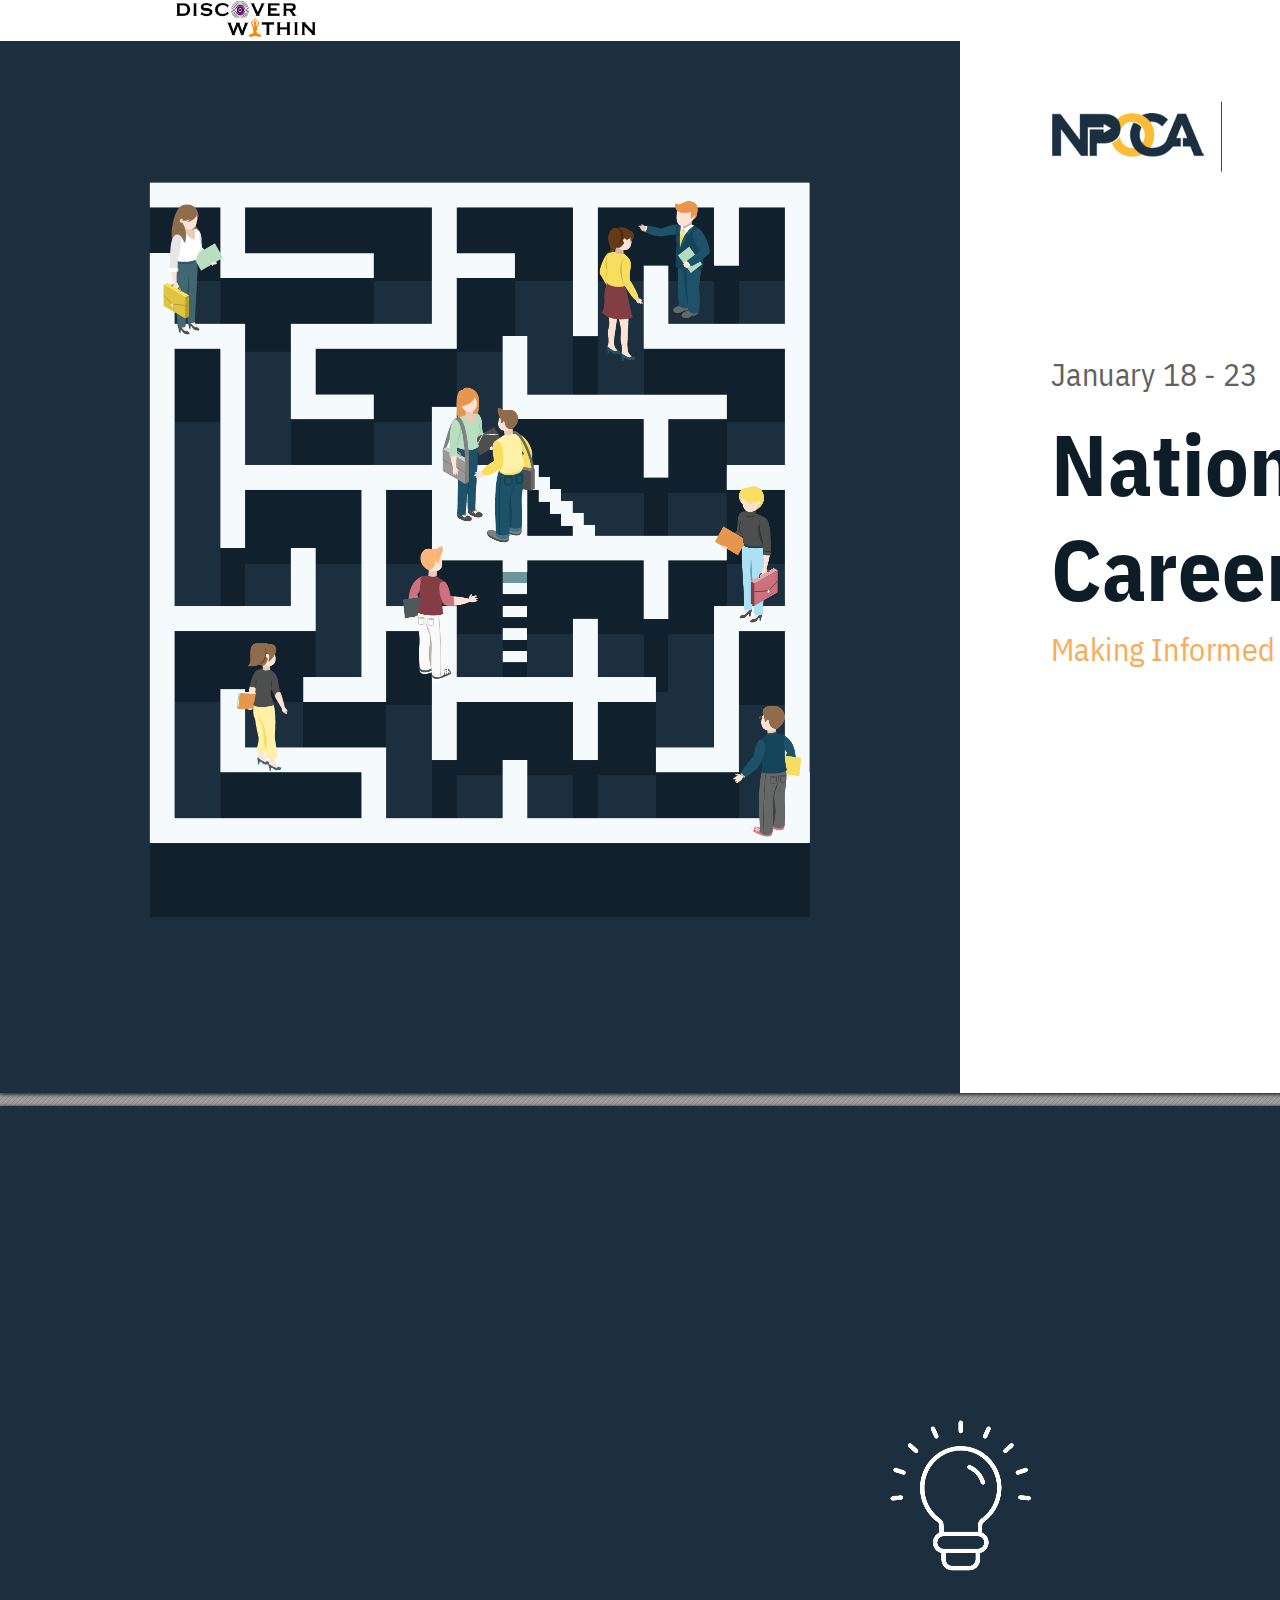
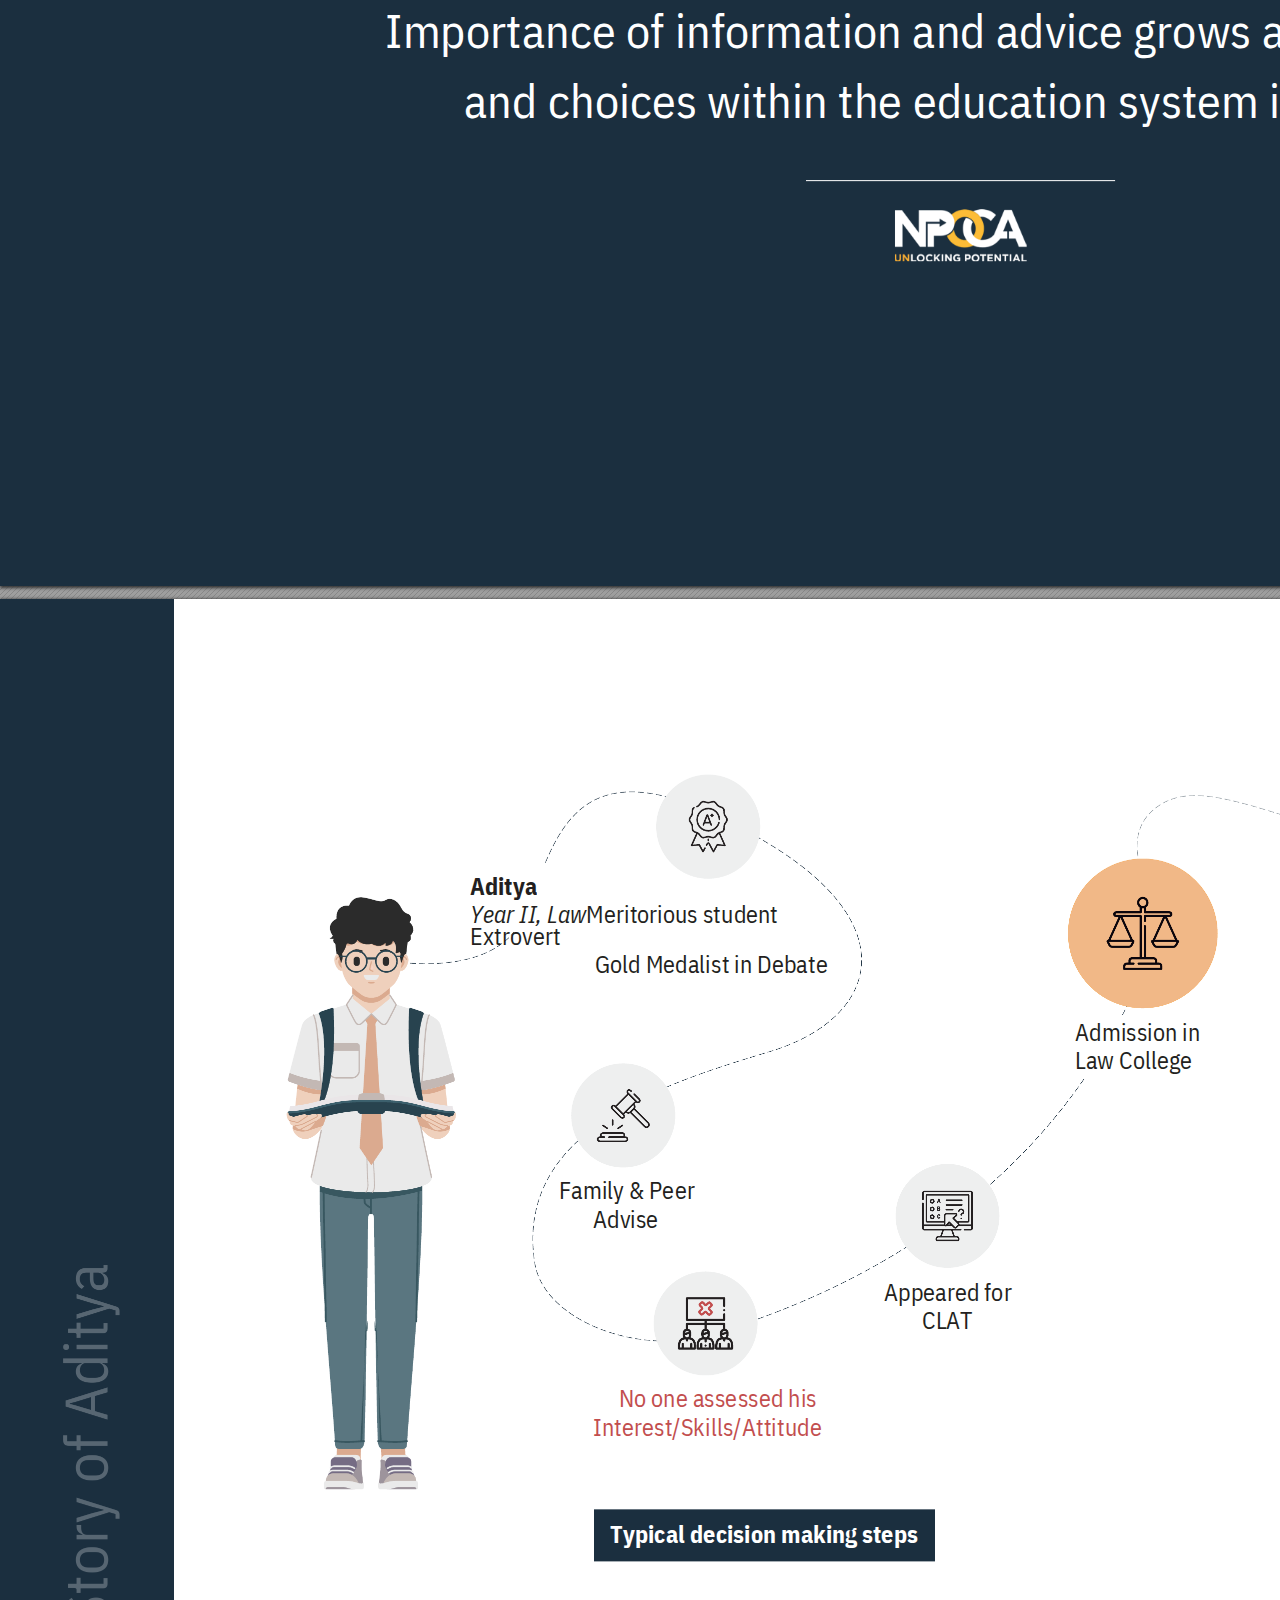
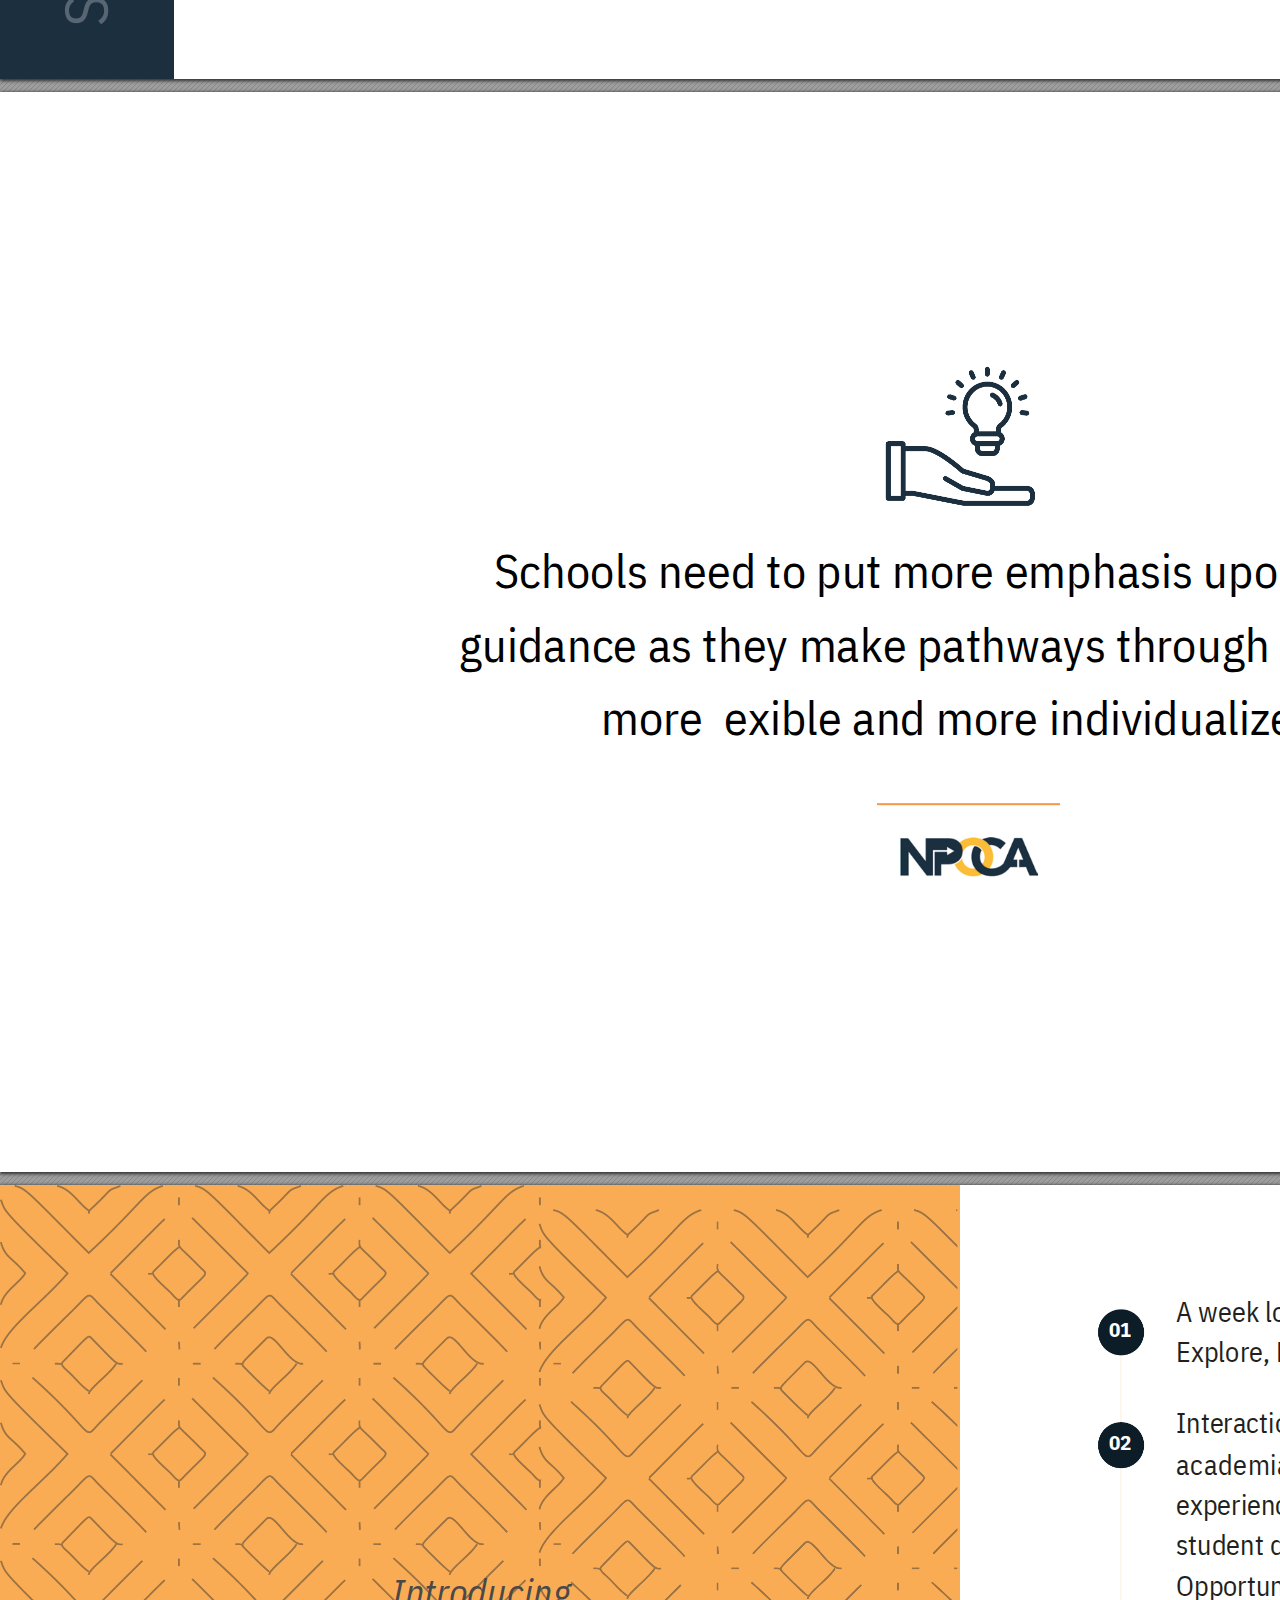
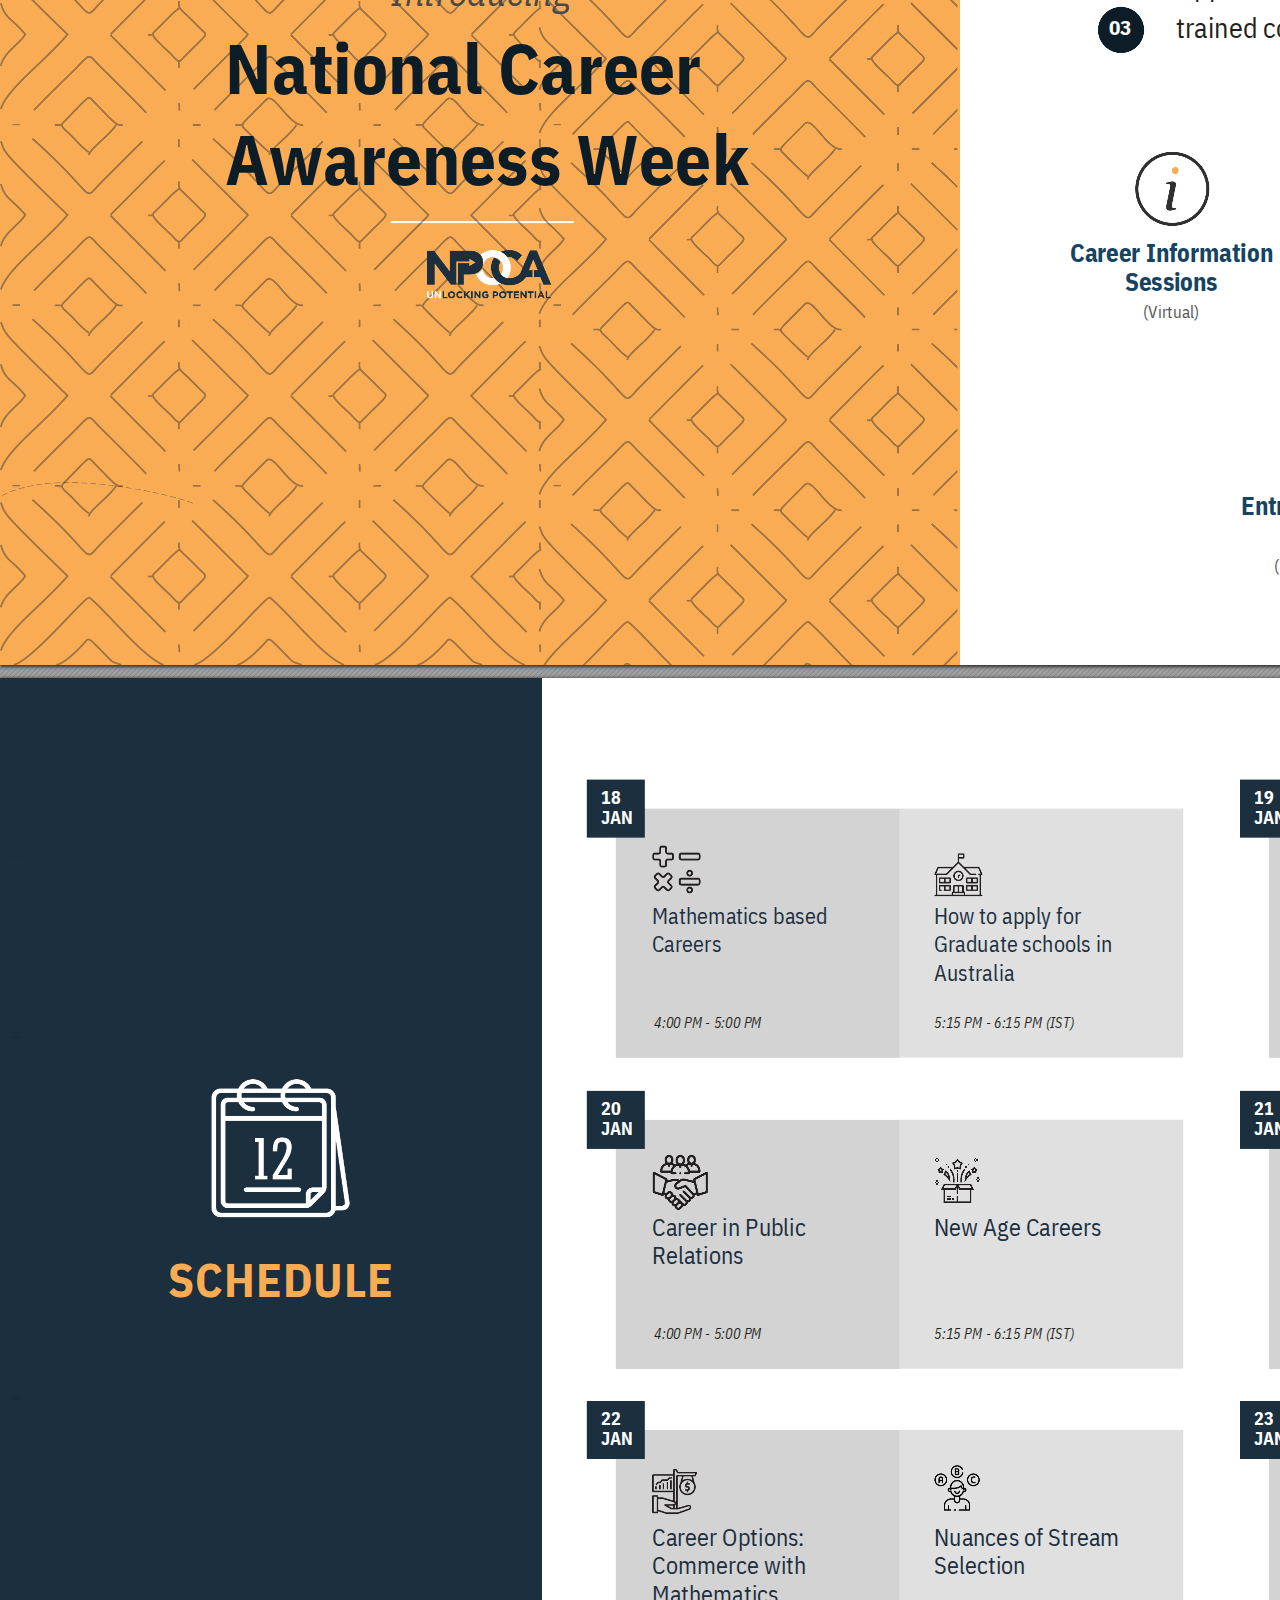
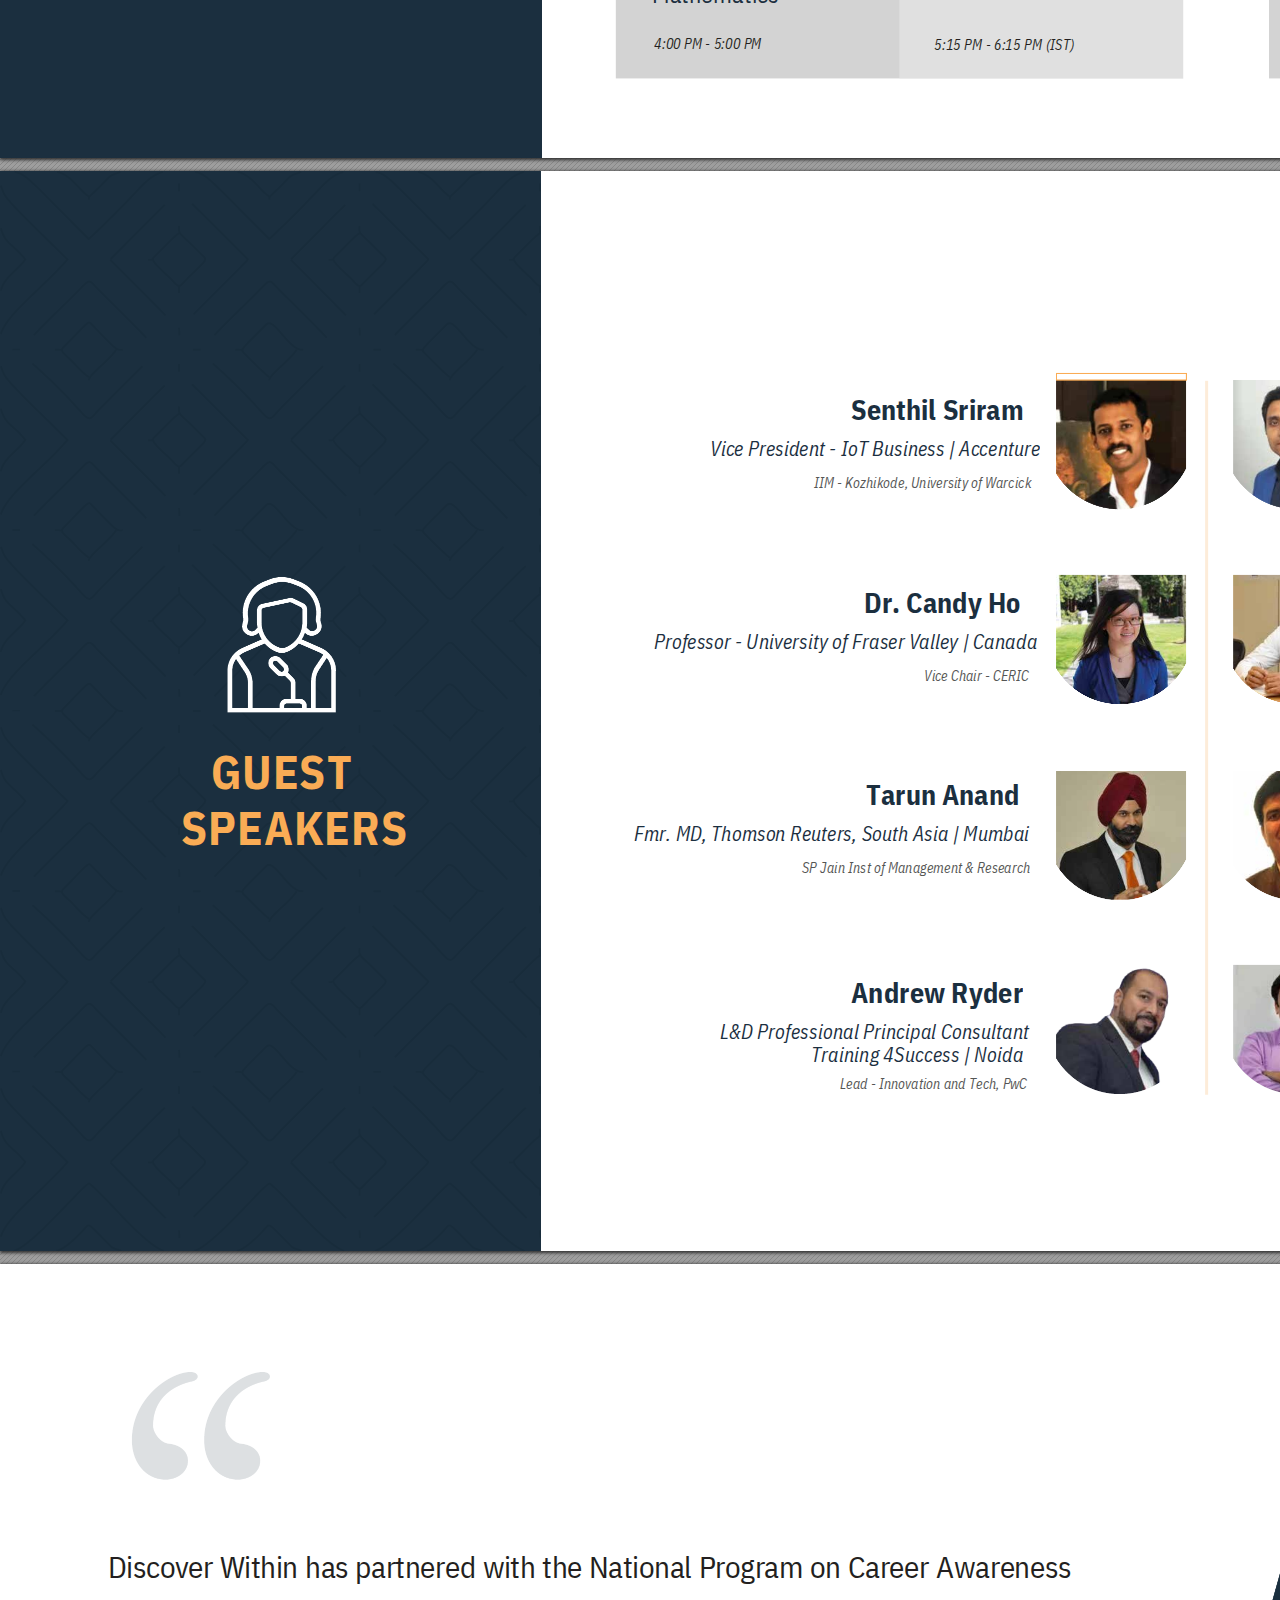
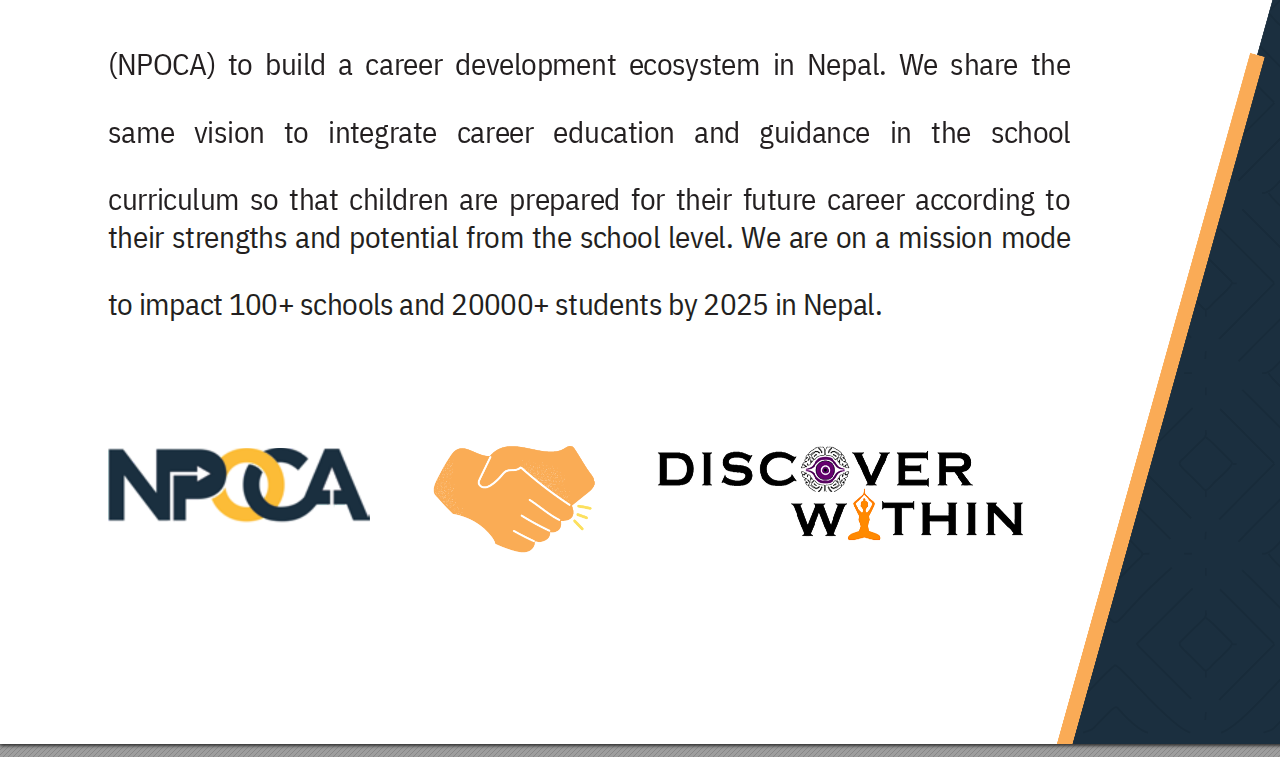
